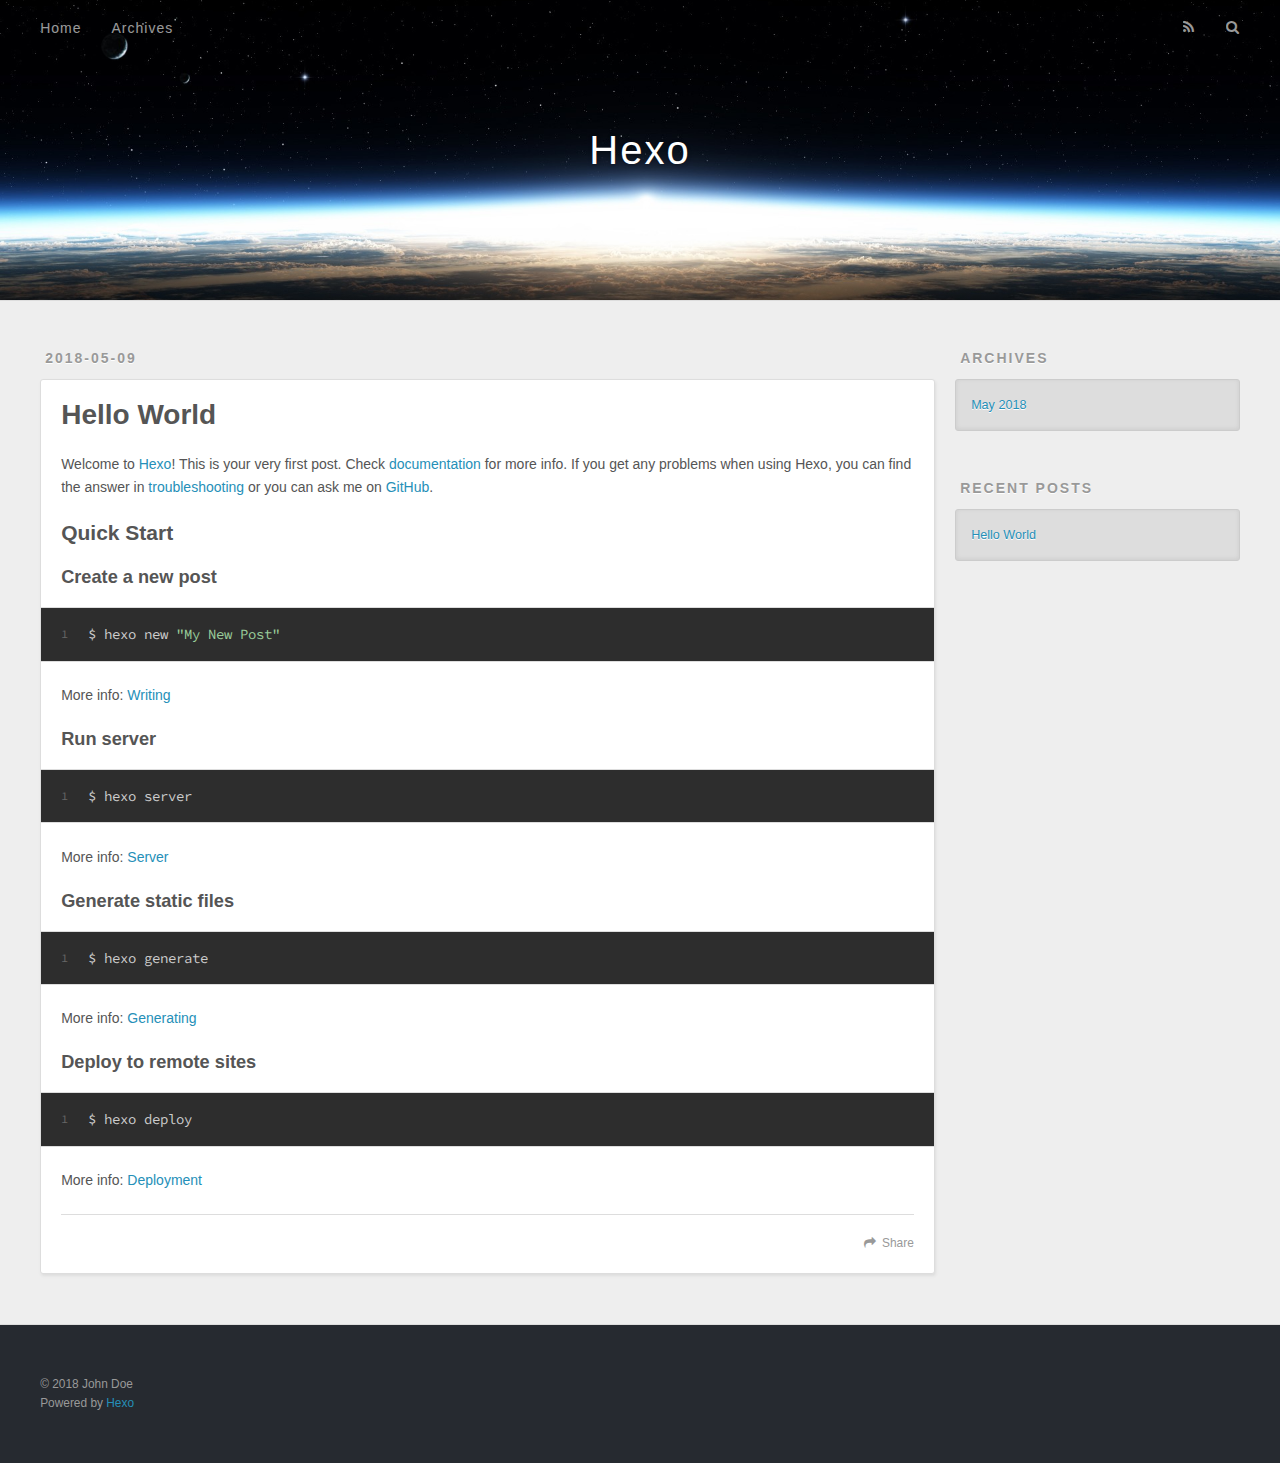
==== index.html @ 60fb908d "Site updated: 2018-05-09 23:01:48" ====
<!DOCTYPE html>
<html>
<head>
  <meta charset="utf-8">
  

  
  <title>Hexo</title>
  <meta name="viewport" content="width=device-width, initial-scale=1, maximum-scale=1">
  <meta property="og:type" content="website">
<meta property="og:title" content="Hexo">
<meta property="og:url" content="http://yoursite.com/index.html">
<meta property="og:site_name" content="Hexo">
<meta property="og:locale" content="default">
<meta name="twitter:card" content="summary">
<meta name="twitter:title" content="Hexo">
  
    <link rel="alternate" href="/atom.xml" title="Hexo" type="application/atom+xml">
  
  
    <link rel="icon" href="/favicon.png">
  
  
    <link href="//fonts.googleapis.com/css?family=Source+Code+Pro" rel="stylesheet" type="text/css">
  
  <link rel="stylesheet" href="/css/style.css">
</head>

<body>
  <div id="container">
    <div id="wrap">
      <header id="header">
  <div id="banner"></div>
  <div id="header-outer" class="outer">
    <div id="header-title" class="inner">
      <h1 id="logo-wrap">
        <a href="/" id="logo">Hexo</a>
      </h1>
      
    </div>
    <div id="header-inner" class="inner">
      <nav id="main-nav">
        <a id="main-nav-toggle" class="nav-icon"></a>
        
          <a class="main-nav-link" href="/">Home</a>
        
          <a class="main-nav-link" href="/archives">Archives</a>
        
      </nav>
      <nav id="sub-nav">
        
          <a id="nav-rss-link" class="nav-icon" href="/atom.xml" title="RSS Feed"></a>
        
        <a id="nav-search-btn" class="nav-icon" title="Search"></a>
      </nav>
      <div id="search-form-wrap">
        <form action="//google.com/search" method="get" accept-charset="UTF-8" class="search-form"><input type="search" name="q" class="search-form-input" placeholder="Search"><button type="submit" class="search-form-submit">&#xF002;</button><input type="hidden" name="sitesearch" value="http://yoursite.com"></form>
      </div>
    </div>
  </div>
</header>
      <div class="outer">
        <section id="main">
  
    <article id="post-hello-world" class="article article-type-post" itemscope itemprop="blogPost">
  <div class="article-meta">
    <a href="/2018/05/09/hello-world/" class="article-date">
  <time datetime="2018-05-09T14:31:54.424Z" itemprop="datePublished">2018-05-09</time>
</a>
    
  </div>
  <div class="article-inner">
    
    
      <header class="article-header">
        
  
    <h1 itemprop="name">
      <a class="article-title" href="/2018/05/09/hello-world/">Hello World</a>
    </h1>
  

      </header>
    
    <div class="article-entry" itemprop="articleBody">
      
        <p>Welcome to <a href="https://hexo.io/" target="_blank" rel="noopener">Hexo</a>! This is your very first post. Check <a href="https://hexo.io/docs/" target="_blank" rel="noopener">documentation</a> for more info. If you get any problems when using Hexo, you can find the answer in <a href="https://hexo.io/docs/troubleshooting.html" target="_blank" rel="noopener">troubleshooting</a> or you can ask me on <a href="https://github.com/hexojs/hexo/issues" target="_blank" rel="noopener">GitHub</a>.</p>
<h2 id="Quick-Start"><a href="#Quick-Start" class="headerlink" title="Quick Start"></a>Quick Start</h2><h3 id="Create-a-new-post"><a href="#Create-a-new-post" class="headerlink" title="Create a new post"></a>Create a new post</h3><figure class="highlight bash"><table><tr><td class="gutter"><pre><span class="line">1</span><br></pre></td><td class="code"><pre><span class="line">$ hexo new <span class="string">"My New Post"</span></span><br></pre></td></tr></table></figure>
<p>More info: <a href="https://hexo.io/docs/writing.html" target="_blank" rel="noopener">Writing</a></p>
<h3 id="Run-server"><a href="#Run-server" class="headerlink" title="Run server"></a>Run server</h3><figure class="highlight bash"><table><tr><td class="gutter"><pre><span class="line">1</span><br></pre></td><td class="code"><pre><span class="line">$ hexo server</span><br></pre></td></tr></table></figure>
<p>More info: <a href="https://hexo.io/docs/server.html" target="_blank" rel="noopener">Server</a></p>
<h3 id="Generate-static-files"><a href="#Generate-static-files" class="headerlink" title="Generate static files"></a>Generate static files</h3><figure class="highlight bash"><table><tr><td class="gutter"><pre><span class="line">1</span><br></pre></td><td class="code"><pre><span class="line">$ hexo generate</span><br></pre></td></tr></table></figure>
<p>More info: <a href="https://hexo.io/docs/generating.html" target="_blank" rel="noopener">Generating</a></p>
<h3 id="Deploy-to-remote-sites"><a href="#Deploy-to-remote-sites" class="headerlink" title="Deploy to remote sites"></a>Deploy to remote sites</h3><figure class="highlight bash"><table><tr><td class="gutter"><pre><span class="line">1</span><br></pre></td><td class="code"><pre><span class="line">$ hexo deploy</span><br></pre></td></tr></table></figure>
<p>More info: <a href="https://hexo.io/docs/deployment.html" target="_blank" rel="noopener">Deployment</a></p>

      
    </div>
    <footer class="article-footer">
      <a data-url="http://yoursite.com/2018/05/09/hello-world/" data-id="cjgz8er510000r48cjl4mzv4p" class="article-share-link">Share</a>
      
      
    </footer>
  </div>
  
</article>


  


</section>
        
          <aside id="sidebar">
  
    

  
    

  
    
  
    
  <div class="widget-wrap">
    <h3 class="widget-title">Archives</h3>
    <div class="widget">
      <ul class="archive-list"><li class="archive-list-item"><a class="archive-list-link" href="/archives/2018/05/">May 2018</a></li></ul>
    </div>
  </div>


  
    
  <div class="widget-wrap">
    <h3 class="widget-title">Recent Posts</h3>
    <div class="widget">
      <ul>
        
          <li>
            <a href="/2018/05/09/hello-world/">Hello World</a>
          </li>
        
      </ul>
    </div>
  </div>

  
</aside>
        
      </div>
      <footer id="footer">
  
  <div class="outer">
    <div id="footer-info" class="inner">
      &copy; 2018 John Doe<br>
      Powered by <a href="http://hexo.io/" target="_blank">Hexo</a>
    </div>
  </div>
</footer>
    </div>
    <nav id="mobile-nav">
  
    <a href="/" class="mobile-nav-link">Home</a>
  
    <a href="/archives" class="mobile-nav-link">Archives</a>
  
</nav>
    

<script src="//ajax.googleapis.com/ajax/libs/jquery/2.0.3/jquery.min.js"></script>


  <link rel="stylesheet" href="/fancybox/jquery.fancybox.css">
  <script src="/fancybox/jquery.fancybox.pack.js"></script>


<script src="/js/script.js"></script>



  </div>
</body>
</html>
---- css/style.css ----
body {
  width: 100%;
}
body:before,
body:after {
  content: "";
  display: table;
}
body:after {
  clear: both;
}
html,
body,
div,
span,
applet,
object,
iframe,
h1,
h2,
h3,
h4,
h5,
h6,
p,
blockquote,
pre,
a,
abbr,
acronym,
address,
big,
cite,
code,
del,
dfn,
em,
img,
ins,
kbd,
q,
s,
samp,
small,
strike,
strong,
sub,
sup,
tt,
var,
dl,
dt,
dd,
ol,
ul,
li,
fieldset,
form,
label,
legend,
table,
caption,
tbody,
tfoot,
thead,
tr,
th,
td {
  margin: 0;
  padding: 0;
  border: 0;
  outline: 0;
  font-weight: inherit;
  font-style: inherit;
  font-family: inherit;
  font-size: 100%;
  vertical-align: baseline;
}
body {
  line-height: 1;
  color: #000;
  background: #fff;
}
ol,
ul {
  list-style: none;
}
table {
  border-collapse: separate;
  border-spacing: 0;
  vertical-align: middle;
}
caption,
th,
td {
  text-align: left;
  font-weight: normal;
  vertical-align: middle;
}
a img {
  border: none;
}
input,
button {
  margin: 0;
  padding: 0;
}
input::-moz-focus-inner,
button::-moz-focus-inner {
  border: 0;
  padding: 0;
}
@font-face {
  font-family: FontAwesome;
  font-style: normal;
  font-weight: normal;
  src: url("fonts/fontawesome-webfont.eot?v=#4.0.3");
  src: url("fonts/fontawesome-webfont.eot?#iefix&v=#4.0.3") format("embedded-opentype"), url("fonts/fontawesome-webfont.woff?v=#4.0.3") format("woff"), url("fonts/fontawesome-webfont.ttf?v=#4.0.3") format("truetype"), url("fonts/fontawesome-webfont.svg#fontawesomeregular?v=#4.0.3") format("svg");
}
html,
body,
#container {
  height: 100%;
}
body {
  background: #eee;
  font: 14px -apple-system, BlinkMacSystemFont, "Segoe UI", "Roboto", "Oxygen", "Ubuntu", "Cantarell", "Fira Sans", "Droid Sans", "Helvetica Neue", sans-serif;
  -webkit-text-size-adjust: 100%;
}
.outer {
  max-width: 1220px;
  margin: 0 auto;
  padding: 0 20px;
}
.outer:before,
.outer:after {
  content: "";
  display: table;
}
.outer:after {
  clear: both;
}
.inner {
  display: inline;
  float: left;
  width: 98.33333333333333%;
  margin: 0 0.833333333333333%;
}
.left,
.alignleft {
  float: left;
}
.right,
.alignright {
  float: right;
}
.clear {
  clear: both;
}
#container {
  position: relative;
}
.mobile-nav-on {
  overflow: hidden;
}
#wrap {
  height: 100%;
  width: 100%;
  position: absolute;
  top: 0;
  left: 0;
  -webkit-transition: 0.2s ease-out;
  -moz-transition: 0.2s ease-out;
  -ms-transition: 0.2s ease-out;
  transition: 0.2s ease-out;
  z-index: 1;
  background: #eee;
}
.mobile-nav-on #wrap {
  left: 280px;
}
@media screen and (min-width: 768px) {
  #main {
    display: inline;
    float: left;
    width: 73.33333333333333%;
    margin: 0 0.833333333333333%;
  }
}
.article-date,
.article-category-link,
.archive-year,
.widget-title {
  text-decoration: none;
  text-transform: uppercase;
  letter-spacing: 2px;
  color: #999;
  margin-bottom: 1em;
  margin-left: 5px;
  line-height: 1em;
  text-shadow: 0 1px #fff;
  font-weight: bold;
}
.article-inner,
.archive-article-inner {
  background: #fff;
  -webkit-box-shadow: 1px 2px 3px #ddd;
  box-shadow: 1px 2px 3px #ddd;
  border: 1px solid #ddd;
  border-radius: 3px;
}
.article-entry h1,
.widget h1 {
  font-size: 2em;
}
.article-entry h2,
.widget h2 {
  font-size: 1.5em;
}
.article-entry h3,
.widget h3 {
  font-size: 1.3em;
}
.article-entry h4,
.widget h4 {
  font-size: 1.2em;
}
.article-entry h5,
.widget h5 {
  font-size: 1em;
}
.article-entry h6,
.widget h6 {
  font-size: 1em;
  color: #999;
}
.article-entry hr,
.widget hr {
  border: 1px dashed #ddd;
}
.article-entry strong,
.widget strong {
  font-weight: bold;
}
.article-entry em,
.widget em,
.article-entry cite,
.widget cite {
  font-style: italic;
}
.article-entry sup,
.widget sup,
.article-entry sub,
.widget sub {
  font-size: 0.75em;
  line-height: 0;
  position: relative;
  vertical-align: baseline;
}
.article-entry sup,
.widget sup {
  top: -0.5em;
}
.article-entry sub,
.widget sub {
  bottom: -0.2em;
}
.article-entry small,
.widget small {
  font-size: 0.85em;
}
.article-entry acronym,
.widget acronym,
.article-entry abbr,
.widget abbr {
  border-bottom: 1px dotted;
}
.article-entry ul,
.widget ul,
.article-entry ol,
.widget ol,
.article-entry dl,
.widget dl {
  margin: 0 20px;
  line-height: 1.6em;
}
.article-entry ul ul,
.widget ul ul,
.article-entry ol ul,
.widget ol ul,
.article-entry ul ol,
.widget ul ol,
.article-entry ol ol,
.widget ol ol {
  margin-top: 0;
  margin-bottom: 0;
}
.article-entry ul,
.widget ul {
  list-style: disc;
}
.article-entry ol,
.widget ol {
  list-style: decimal;
}
.article-entry dt,
.widget dt {
  font-weight: bold;
}
#header {
  height: 300px;
  position: relative;
  border-bottom: 1px solid #ddd;
}
#header:before,
#header:after {
  content: "";
  position: absolute;
  left: 0;
  right: 0;
  height: 40px;
}
#header:before {
  top: 0;
  background: -webkit-linear-gradient(rgba(0,0,0,0.2), transparent);
  background: -moz-linear-gradient(rgba(0,0,0,0.2), transparent);
  background: -ms-linear-gradient(rgba(0,0,0,0.2), transparent);
  background: linear-gradient(rgba(0,0,0,0.2), transparent);
}
#header:after {
  bottom: 0;
  background: -webkit-linear-gradient(transparent, rgba(0,0,0,0.2));
  background: -moz-linear-gradient(transparent, rgba(0,0,0,0.2));
  background: -ms-linear-gradient(transparent, rgba(0,0,0,0.2));
  background: linear-gradient(transparent, rgba(0,0,0,0.2));
}
#header-outer {
  height: 100%;
  position: relative;
}
#header-inner {
  position: relative;
  overflow: hidden;
}
#banner {
  position: absolute;
  top: 0;
  left: 0;
  width: 100%;
  height: 100%;
  background: url("images/banner.jpg") center #000;
  -webkit-background-size: cover;
  -moz-background-size: cover;
  background-size: cover;
  z-index: -1;
}
#header-title {
  text-align: center;
  height: 40px;
  position: absolute;
  top: 50%;
  left: 0;
  margin-top: -20px;
}
#logo,
#subtitle {
  text-decoration: none;
  color: #fff;
  font-weight: 300;
  text-shadow: 0 1px 4px rgba(0,0,0,0.3);
}
#logo {
  font-size: 40px;
  line-height: 40px;
  letter-spacing: 2px;
}
#subtitle {
  font-size: 16px;
  line-height: 16px;
  letter-spacing: 1px;
}
#subtitle-wrap {
  margin-top: 16px;
}
#main-nav {
  float: left;
  margin-left: -15px;
}
.nav-icon,
.main-nav-link {
  float: left;
  color: #fff;
  opacity: 0.6;
  text-decoration: none;
  text-shadow: 0 1px rgba(0,0,0,0.2);
  -webkit-transition: opacity 0.2s;
  -moz-transition: opacity 0.2s;
  -ms-transition: opacity 0.2s;
  transition: opacity 0.2s;
  display: block;
  padding: 20px 15px;
}
.nav-icon:hover,
.main-nav-link:hover {
  opacity: 1;
}
.nav-icon {
  font-family: FontAwesome;
  text-align: center;
  font-size: 14px;
  width: 14px;
  height: 14px;
  padding: 20px 15px;
  position: relative;
  cursor: pointer;
}
.main-nav-link {
  font-weight: 300;
  letter-spacing: 1px;
}
@media screen and (max-width: 479px) {
  .main-nav-link {
    display: none;
  }
}
#main-nav-toggle {
  display: none;
}
#main-nav-toggle:before {
  content: "\f0c9";
}
@media screen and (max-width: 479px) {
  #main-nav-toggle {
    display: block;
  }
}
#sub-nav {
  float: right;
  margin-right: -15px;
}
#nav-rss-link:before {
  content: "\f09e";
}
#nav-search-btn:before {
  content: "\f002";
}
#search-form-wrap {
  position: absolute;
  top: 15px;
  width: 150px;
  height: 30px;
  right: -150px;
  opacity: 0;
  -webkit-transition: 0.2s ease-out;
  -moz-transition: 0.2s ease-out;
  -ms-transition: 0.2s ease-out;
  transition: 0.2s ease-out;
}
#search-form-wrap.on {
  opacity: 1;
  right: 0;
}
@media screen and (max-width: 479px) {
  #search-form-wrap {
    width: 100%;
    right: -100%;
  }
}
.search-form {
  position: absolute;
  top: 0;
  left: 0;
  right: 0;
  background: #fff;
  padding: 5px 15px;
  border-radius: 15px;
  -webkit-box-shadow: 0 0 10px rgba(0,0,0,0.3);
  box-shadow: 0 0 10px rgba(0,0,0,0.3);
}
.search-form-input {
  border: none;
  background: none;
  color: #555;
  width: 100%;
  font: 13px -apple-system, BlinkMacSystemFont, "Segoe UI", "Roboto", "Oxygen", "Ubuntu", "Cantarell", "Fira Sans", "Droid Sans", "Helvetica Neue", sans-serif;
  outline: none;
}
.search-form-input::-webkit-search-results-decoration,
.search-form-input::-webkit-search-cancel-button {
  -webkit-appearance: none;
}
.search-form-submit {
  position: absolute;
  top: 50%;
  right: 10px;
  margin-top: -7px;
  font: 13px FontAwesome;
  border: none;
  background: none;
  color: #bbb;
  cursor: pointer;
}
.search-form-submit:hover,
.search-form-submit:focus {
  color: #777;
}
.article {
  margin: 50px 0;
}
.article-inner {
  overflow: hidden;
}
.article-meta:before,
.article-meta:after {
  content: "";
  display: table;
}
.article-meta:after {
  clear: both;
}
.article-date {
  float: left;
}
.article-category {
  float: left;
  line-height: 1em;
  color: #ccc;
  text-shadow: 0 1px #fff;
  margin-left: 8px;
}
.article-category:before {
  content: "\2022";
}
.article-category-link {
  margin: 0 12px 1em;
}
.article-header {
  padding: 20px 20px 0;
}
.article-title {
  text-decoration: none;
  font-size: 2em;
  font-weight: bold;
  color: #555;
  line-height: 1.1em;
  -webkit-transition: color 0.2s;
  -moz-transition: color 0.2s;
  -ms-transition: color 0.2s;
  transition: color 0.2s;
}
a.article-title:hover {
  color: #258fb8;
}
.article-entry {
  color: #555;
  padding: 0 20px;
}
.article-entry:before,
.article-entry:after {
  content: "";
  display: table;
}
.article-entry:after {
  clear: both;
}
.article-entry p,
.article-entry table {
  line-height: 1.6em;
  margin: 1.6em 0;
}
.article-entry h1,
.article-entry h2,
.article-entry h3,
.article-entry h4,
.article-entry h5,
.article-entry h6 {
  font-weight: bold;
}
.article-entry h1,
.article-entry h2,
.article-entry h3,
.article-entry h4,
.article-entry h5,
.article-entry h6 {
  line-height: 1.1em;
  margin: 1.1em 0;
}
.article-entry a {
  color: #258fb8;
  text-decoration: none;
}
.article-entry a:hover {
  text-decoration: underline;
}
.article-entry ul,
.article-entry ol,
.article-entry dl {
  margin-top: 1.6em;
  margin-bottom: 1.6em;
}
.article-entry img,
.article-entry video {
  max-width: 100%;
  height: auto;
  display: block;
  margin: auto;
}
.article-entry iframe {
  border: none;
}
.article-entry table {
  width: 100%;
  border-collapse: collapse;
  border-spacing: 0;
}
.article-entry th {
  font-weight: bold;
  border-bottom: 3px solid #ddd;
  padding-bottom: 0.5em;
}
.article-entry td {
  border-bottom: 1px solid #ddd;
  padding: 10px 0;
}
.article-entry blockquote {
  font-family: Georgia, "Times New Roman", serif;
  font-size: 1.4em;
  margin: 1.6em 20px;
  text-align: center;
}
.article-entry blockquote footer {
  font-size: 14px;
  margin: 1.6em 0;
  font-family: -apple-system, BlinkMacSystemFont, "Segoe UI", "Roboto", "Oxygen", "Ubuntu", "Cantarell", "Fira Sans", "Droid Sans", "Helvetica Neue", sans-serif;
}
.article-entry blockquote footer cite:before {
  content: "—";
  padding: 0 0.5em;
}
.article-entry .pullquote {
  text-align: left;
  width: 45%;
  margin: 0;
}
.article-entry .pullquote.left {
  margin-left: 0.5em;
  margin-right: 1em;
}
.article-entry .pullquote.right {
  margin-right: 0.5em;
  margin-left: 1em;
}
.article-entry .caption {
  color: #999;
  display: block;
  font-size: 0.9em;
  margin-top: 0.5em;
  position: relative;
  text-align: center;
}
.article-entry .video-container {
  position: relative;
  padding-top: 56.25%;
  height: 0;
  overflow: hidden;
}
.article-entry .video-container iframe,
.article-entry .video-container object,
.article-entry .video-container embed {
  position: absolute;
  top: 0;
  left: 0;
  width: 100%;
  height: 100%;
  margin-top: 0;
}
.article-more-link a {
  display: inline-block;
  line-height: 1em;
  padding: 6px 15px;
  border-radius: 15px;
  background: #eee;
  color: #999;
  text-shadow: 0 1px #fff;
  text-decoration: none;
}
.article-more-link a:hover {
  background: #258fb8;
  color: #fff;
  text-decoration: none;
  text-shadow: 0 1px #1e7293;
}
.article-footer {
  font-size: 0.85em;
  line-height: 1.6em;
  border-top: 1px solid #ddd;
  padding-top: 1.6em;
  margin: 0 20px 20px;
}
.article-footer:before,
.article-footer:after {
  content: "";
  display: table;
}
.article-footer:after {
  clear: both;
}
.article-footer a {
  color: #999;
  text-decoration: none;
}
.article-footer a:hover {
  color: #555;
}
.article-tag-list-item {
  float: left;
  margin-right: 10px;
}
.article-tag-list-link:before {
  content: "#";
}
.article-comment-link {
  float: right;
}
.article-comment-link:before {
  content: "\f075";
  font-family: FontAwesome;
  padding-right: 8px;
}
.article-share-link {
  cursor: pointer;
  float: right;
  margin-left: 20px;
}
.article-share-link:before {
  content: "\f064";
  font-family: FontAwesome;
  padding-right: 6px;
}
#article-nav {
  position: relative;
}
#article-nav:before,
#article-nav:after {
  content: "";
  display: table;
}
#article-nav:after {
  clear: both;
}
@media screen and (min-width: 768px) {
  #article-nav {
    margin: 50px 0;
  }
  #article-nav:before {
    width: 8px;
    height: 8px;
    position: absolute;
    top: 50%;
    left: 50%;
    margin-top: -4px;
    margin-left: -4px;
    content: "";
    border-radius: 50%;
    background: #ddd;
    -webkit-box-shadow: 0 1px 2px #fff;
    box-shadow: 0 1px 2px #fff;
  }
}
.article-nav-link-wrap {
  text-decoration: none;
  text-shadow: 0 1px #fff;
  color: #999;
  -webkit-box-sizing: border-box;
  -moz-box-sizing: border-box;
  box-sizing: border-box;
  margin-top: 50px;
  text-align: center;
  display: block;
}
.article-nav-link-wrap:hover {
  color: #555;
}
@media screen and (min-width: 768px) {
  .article-nav-link-wrap {
    width: 50%;
    margin-top: 0;
  }
}
@media screen and (min-width: 768px) {
  #article-nav-newer {
    float: left;
    text-align: right;
    padding-right: 20px;
  }
}
@media screen and (min-width: 768px) {
  #article-nav-older {
    float: right;
    text-align: left;
    padding-left: 20px;
  }
}
.article-nav-caption {
  text-transform: uppercase;
  letter-spacing: 2px;
  color: #ddd;
  line-height: 1em;
  font-weight: bold;
}
#article-nav-newer .article-nav-caption {
  margin-right: -2px;
}
.article-nav-title {
  font-size: 0.85em;
  line-height: 1.6em;
  margin-top: 0.5em;
}
.article-share-box {
  position: absolute;
  display: none;
  background: #fff;
  -webkit-box-shadow: 1px 2px 10px rgba(0,0,0,0.2);
  box-shadow: 1px 2px 10px rgba(0,0,0,0.2);
  border-radius: 3px;
  margin-left: -145px;
  overflow: hidden;
  z-index: 1;
}
.article-share-box.on {
  display: block;
}
.article-share-input {
  width: 100%;
  background: none;
  -webkit-box-sizing: border-box;
  -moz-box-sizing: border-box;
  box-sizing: border-box;
  font: 14px -apple-system, BlinkMacSystemFont, "Segoe UI", "Roboto", "Oxygen", "Ubuntu", "Cantarell", "Fira Sans", "Droid Sans", "Helvetica Neue", sans-serif;
  padding: 0 15px;
  color: #555;
  outline: none;
  border: 1px solid #ddd;
  border-radius: 3px 3px 0 0;
  height: 36px;
  line-height: 36px;
}
.article-share-links {
  background: #eee;
}
.article-share-links:before,
.article-share-links:after {
  content: "";
  display: table;
}
.article-share-links:after {
  clear: both;
}
.article-share-twitter,
.article-share-facebook,
.article-share-pinterest,
.article-share-google {
  width: 50px;
  height: 36px;
  display: block;
  float: left;
  position: relative;
  color: #999;
  text-shadow: 0 1px #fff;
}
.article-share-twitter:before,
.article-share-facebook:before,
.article-share-pinterest:before,
.article-share-google:before {
  font-size: 20px;
  font-family: FontAwesome;
  width: 20px;
  height: 20px;
  position: absolute;
  top: 50%;
  left: 50%;
  margin-top: -10px;
  margin-left: -10px;
  text-align: center;
}
.article-share-twitter:hover,
.article-share-facebook:hover,
.article-share-pinterest:hover,
.article-share-google:hover {
  color: #fff;
}
.article-share-twitter:before {
  content: "\f099";
}
.article-share-twitter:hover {
  background: #00aced;
  text-shadow: 0 1px #008abe;
}
.article-share-facebook:before {
  content: "\f09a";
}
.article-share-facebook:hover {
  background: #3b5998;
  text-shadow: 0 1px #2f477a;
}
.article-share-pinterest:before {
  content: "\f0d2";
}
.article-share-pinterest:hover {
  background: #cb2027;
  text-shadow: 0 1px #a21a1f;
}
.article-share-google:before {
  content: "\f0d5";
}
.article-share-google:hover {
  background: #dd4b39;
  text-shadow: 0 1px #be3221;
}
.article-gallery {
  background: #000;
  position: relative;
}
.article-gallery-photos {
  position: relative;
  overflow: hidden;
}
.article-gallery-img {
  display: none;
  max-width: 100%;
}
.article-gallery-img:first-child {
  display: block;
}
.article-gallery-img.loaded {
  position: absolute;
  display: block;
}
.article-gallery-img img {
  display: block;
  max-width: 100%;
  margin: 0 auto;
}
#comments {
  background: #fff;
  -webkit-box-shadow: 1px 2px 3px #ddd;
  box-shadow: 1px 2px 3px #ddd;
  padding: 20px;
  border: 1px solid #ddd;
  border-radius: 3px;
  margin: 50px 0;
}
#comments a {
  color: #258fb8;
}
.archives-wrap {
  margin: 50px 0;
}
.archives:before,
.archives:after {
  content: "";
  display: table;
}
.archives:after {
  clear: both;
}
.archive-year-wrap {
  margin-bottom: 1em;
}
.archives {
  -webkit-column-gap: 10px;
  -moz-column-gap: 10px;
  column-gap: 10px;
}
@media screen and (min-width: 480px) and (max-width: 767px) {
  .archives {
    -webkit-column-count: 2;
    -moz-column-count: 2;
    column-count: 2;
  }
}
@media screen and (min-width: 768px) {
  .archives {
    -webkit-column-count: 3;
    -moz-column-count: 3;
    column-count: 3;
  }
}
.archive-article {
  -webkit-column-break-inside: avoid;
  page-break-inside: avoid;
  overflow: hidden;
  break-inside: avoid-column;
}
.archive-article-inner {
  padding: 10px;
  margin-bottom: 15px;
}
.archive-article-title {
  text-decoration: none;
  font-weight: bold;
  color: #555;
  -webkit-transition: color 0.2s;
  -moz-transition: color 0.2s;
  -ms-transition: color 0.2s;
  transition: color 0.2s;
  line-height: 1.6em;
}
.archive-article-title:hover {
  color: #258fb8;
}
.archive-article-footer {
  margin-top: 1em;
}
.archive-article-date {
  color: #999;
  text-decoration: none;
  font-size: 0.85em;
  line-height: 1em;
  margin-bottom: 0.5em;
  display: block;
}
#page-nav {
  margin: 50px auto;
  background: #fff;
  -webkit-box-shadow: 1px 2px 3px #ddd;
  box-shadow: 1px 2px 3px #ddd;
  border: 1px solid #ddd;
  border-radius: 3px;
  text-align: center;
  color: #999;
  overflow: hidden;
}
#page-nav:before,
#page-nav:after {
  content: "";
  display: table;
}
#page-nav:after {
  clear: both;
}
#page-nav a,
#page-nav span {
  padding: 10px 20px;
  line-height: 1;
  height: 2ex;
}
#page-nav a {
  color: #999;
  text-decoration: none;
}
#page-nav a:hover {
  background: #999;
  color: #fff;
}
#page-nav .prev {
  float: left;
}
#page-nav .next {
  float: right;
}
#page-nav .page-number {
  display: inline-block;
}
@media screen and (max-width: 479px) {
  #page-nav .page-number {
    display: none;
  }
}
#page-nav .current {
  color: #555;
  font-weight: bold;
}
#page-nav .space {
  color: #ddd;
}
#footer {
  background: #262a30;
  padding: 50px 0;
  border-top: 1px solid #ddd;
  color: #999;
}
#footer a {
  color: #258fb8;
  text-decoration: none;
}
#footer a:hover {
  text-decoration: underline;
}
#footer-info {
  line-height: 1.6em;
  font-size: 0.85em;
}
.article-entry pre,
.article-entry .highlight {
  background: #2d2d2d;
  margin: 0 -20px;
  padding: 15px 20px;
  border-style: solid;
  border-color: #ddd;
  border-width: 1px 0;
  overflow: auto;
  color: #ccc;
  line-height: 22.400000000000002px;
}
.article-entry .highlight .gutter pre,
.article-entry .gist .gist-file .gist-data .line-numbers {
  color: #666;
  font-size: 0.85em;
}
.article-entry pre,
.article-entry code {
  font-family: "Source Code Pro", Consolas, Monaco, Menlo, Consolas, monospace;
}
.article-entry code {
  background: #eee;
  text-shadow: 0 1px #fff;
  padding: 0 0.3em;
}
.article-entry pre code {
  background: none;
  text-shadow: none;
  padding: 0;
}
.article-entry .highlight pre {
  border: none;
  margin: 0;
  padding: 0;
}
.article-entry .highlight table {
  margin: 0;
  width: auto;
}
.article-entry .highlight td {
  border: none;
  padding: 0;
}
.article-entry .highlight figcaption {
  font-size: 0.85em;
  color: #999;
  line-height: 1em;
  margin-bottom: 1em;
}
.article-entry .highlight figcaption:before,
.article-entry .highlight figcaption:after {
  content: "";
  display: table;
}
.article-entry .highlight figcaption:after {
  clear: both;
}
.article-entry .highlight figcaption a {
  float: right;
}
.article-entry .highlight .gutter pre {
  text-align: right;
  padding-right: 20px;
}
.article-entry .highlight .line {
  height: 22.400000000000002px;
}
.article-entry .highlight .line.marked {
  background: #515151;
}
.article-entry .gist {
  margin: 0 -20px;
  border-style: solid;
  border-color: #ddd;
  border-width: 1px 0;
  background: #2d2d2d;
  padding: 15px 20px 15px 0;
}
.article-entry .gist .gist-file {
  border: none;
  font-family: "Source Code Pro", Consolas, Monaco, Menlo, Consolas, monospace;
  margin: 0;
}
.article-entry .gist .gist-file .gist-data {
  background: none;
  border: none;
}
.article-entry .gist .gist-file .gist-data .line-numbers {
  background: none;
  border: none;
  padding: 0 20px 0 0;
}
.article-entry .gist .gist-file .gist-data .line-data {
  padding: 0 !important;
}
.article-entry .gist .gist-file .highlight {
  margin: 0;
  padding: 0;
  border: none;
}
.article-entry .gist .gist-file .gist-meta {
  background: #2d2d2d;
  color: #999;
  font: 0.85em -apple-system, BlinkMacSystemFont, "Segoe UI", "Roboto", "Oxygen", "Ubuntu", "Cantarell", "Fira Sans", "Droid Sans", "Helvetica Neue", sans-serif;
  text-shadow: 0 0;
  padding: 0;
  margin-top: 1em;
  margin-left: 20px;
}
.article-entry .gist .gist-file .gist-meta a {
  color: #258fb8;
  font-weight: normal;
}
.article-entry .gist .gist-file .gist-meta a:hover {
  text-decoration: underline;
}
pre .comment,
pre .title {
  color: #999;
}
pre .variable,
pre .attribute,
pre .tag,
pre .regexp,
pre .ruby .constant,
pre .xml .tag .title,
pre .xml .pi,
pre .xml .doctype,
pre .html .doctype,
pre .css .id,
pre .css .class,
pre .css .pseudo {
  color: #f2777a;
}
pre .number,
pre .preprocessor,
pre .built_in,
pre .literal,
pre .params,
pre .constant {
  color: #f99157;
}
pre .class,
pre .ruby .class .title,
pre .css .rules .attribute {
  color: #9c9;
}
pre .string,
pre .value,
pre .inheritance,
pre .header,
pre .ruby .symbol,
pre .xml .cdata {
  color: #9c9;
}
pre .css .hexcolor {
  color: #6cc;
}
pre .function,
pre .python .decorator,
pre .python .title,
pre .ruby .function .title,
pre .ruby .title .keyword,
pre .perl .sub,
pre .javascript .title,
pre .coffeescript .title {
  color: #69c;
}
pre .keyword,
pre .javascript .function {
  color: #c9c;
}
@media screen and (max-width: 479px) {
  #mobile-nav {
    position: absolute;
    top: 0;
    left: 0;
    width: 280px;
    height: 100%;
    background: #191919;
    border-right: 1px solid #fff;
  }
}
@media screen and (max-width: 479px) {
  .mobile-nav-link {
    display: block;
    color: #999;
    text-decoration: none;
    padding: 15px 20px;
    font-weight: bold;
  }
  .mobile-nav-link:hover {
    color: #fff;
  }
}
@media screen and (min-width: 768px) {
  #sidebar {
    display: inline;
    float: left;
    width: 23.333333333333332%;
    margin: 0 0.833333333333333%;
  }
}
.widget-wrap {
  margin: 50px 0;
}
.widget {
  color: #777;
  text-shadow: 0 1px #fff;
  background: #ddd;
  -webkit-box-shadow: 0 -1px 4px #ccc inset;
  box-shadow: 0 -1px 4px #ccc inset;
  border: 1px solid #ccc;
  padding: 15px;
  border-radius: 3px;
}
.widget a {
  color: #258fb8;
  text-decoration: none;
}
.widget a:hover {
  text-decoration: underline;
}
.widget ul ul,
.widget ol ul,
.widget dl ul,
.widget ul ol,
.widget ol ol,
.widget dl ol,
.widget ul dl,
.widget ol dl,
.widget dl dl {
  margin-left: 15px;
  list-style: disc;
}
.widget {
  line-height: 1.6em;
  word-wrap: break-word;
  font-size: 0.9em;
}
.widget ul,
.widget ol {
  list-style: none;
  margin: 0;
}
.widget ul ul,
.widget ol ul,
.widget ul ol,
.widget ol ol {
  margin: 0 20px;
}
.widget ul ul,
.widget ol ul {
  list-style: disc;
}
.widget ul ol,
.widget ol ol {
  list-style: decimal;
}
.category-list-count,
.tag-list-count,
.archive-list-count {
  padding-left: 5px;
  color: #999;
  font-size: 0.85em;
}
.category-list-count:before,
.tag-list-count:before,
.archive-list-count:before {
  content: "(";
}
.category-list-count:after,
.tag-list-count:after,
.archive-list-count:after {
  content: ")";
}
.tagcloud a {
  margin-right: 5px;
  display: inline-block;
}
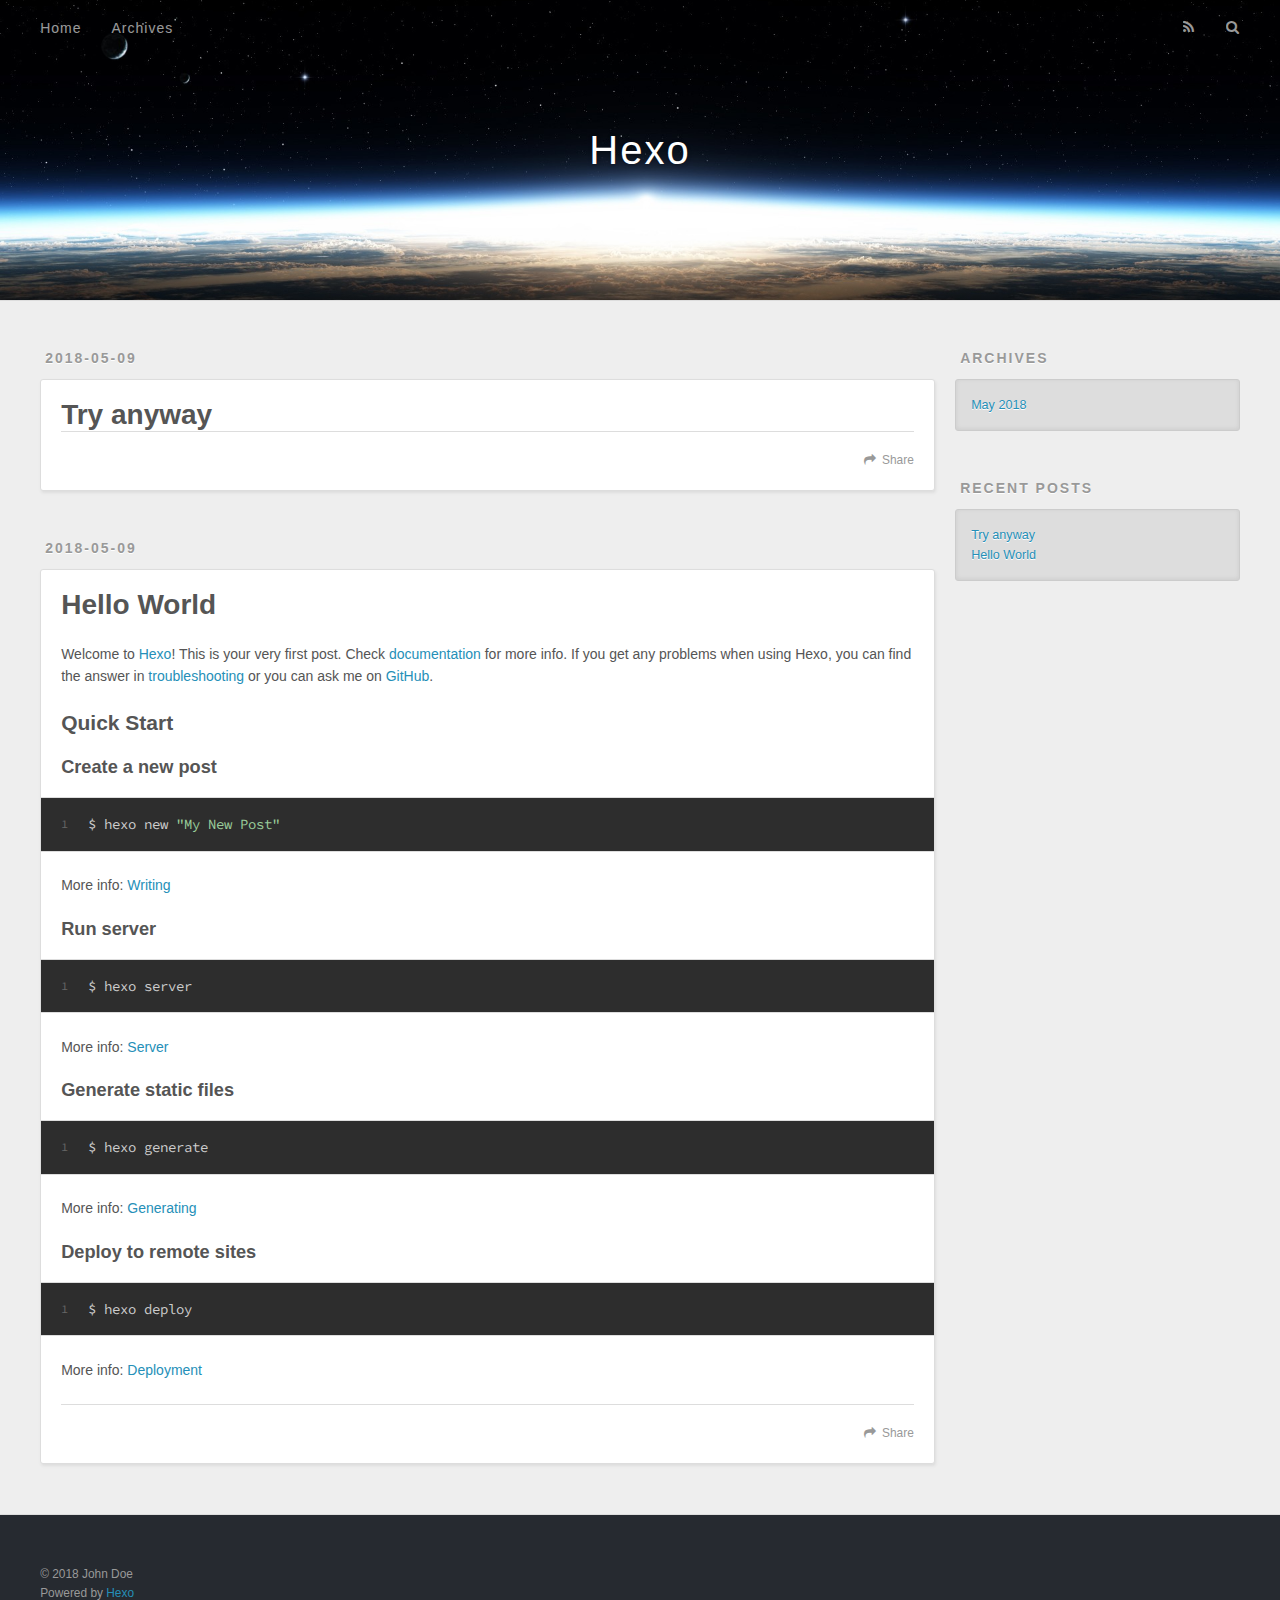
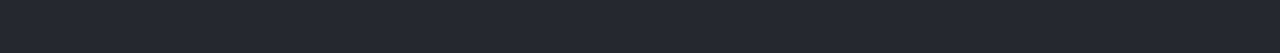
==== commit 7667983b: "Site updated: 2018-05-09 23:10:57" ====
--- a/index.html
+++ b/index.html
@@ -62,6 +62,42 @@
       <div class="outer">
         <section id="main">
   
+    <article id="post-Try-anyway" class="article article-type-post" itemscope itemprop="blogPost">
+  <div class="article-meta">
+    <a href="/2018/05/09/Try-anyway/" class="article-date">
+  <time datetime="2018-05-09T15:10:26.000Z" itemprop="datePublished">2018-05-09</time>
+</a>
+    
+  </div>
+  <div class="article-inner">
+    
+    
+      <header class="article-header">
+        
+  
+    <h1 itemprop="name">
+      <a class="article-title" href="/2018/05/09/Try-anyway/">Try anyway</a>
+    </h1>
+  
+
+      </header>
+    
+    <div class="article-entry" itemprop="articleBody">
+      
+        
+      
+    </div>
+    <footer class="article-footer">
+      <a data-url="http://yoursite.com/2018/05/09/Try-anyway/" data-id="cjgz8r0yo0000m48ct1vs5jqr" class="article-share-link">Share</a>
+      
+      
+    </footer>
+  </div>
+  
+</article>
+
+
+  
     <article id="post-hello-world" class="article article-type-post" itemscope itemprop="blogPost">
   <div class="article-meta">
     <a href="/2018/05/09/hello-world/" class="article-date">
@@ -97,7 +133,7 @@
       
     </div>
     <footer class="article-footer">
-      <a data-url="http://yoursite.com/2018/05/09/hello-world/" data-id="cjgz8er510000r48cjl4mzv4p" class="article-share-link">Share</a>
+      <a data-url="http://yoursite.com/2018/05/09/hello-world/" data-id="cjgz8r0yu0001m48c3k0c213f" class="article-share-link">Share</a>
       
       
     </footer>
@@ -138,6 +174,10 @@
       <ul>
         
           <li>
+            <a href="/2018/05/09/Try-anyway/">Try anyway</a>
+          </li>
+        
+          <li>
             <a href="/2018/05/09/hello-world/">Hello World</a>
           </li>
         
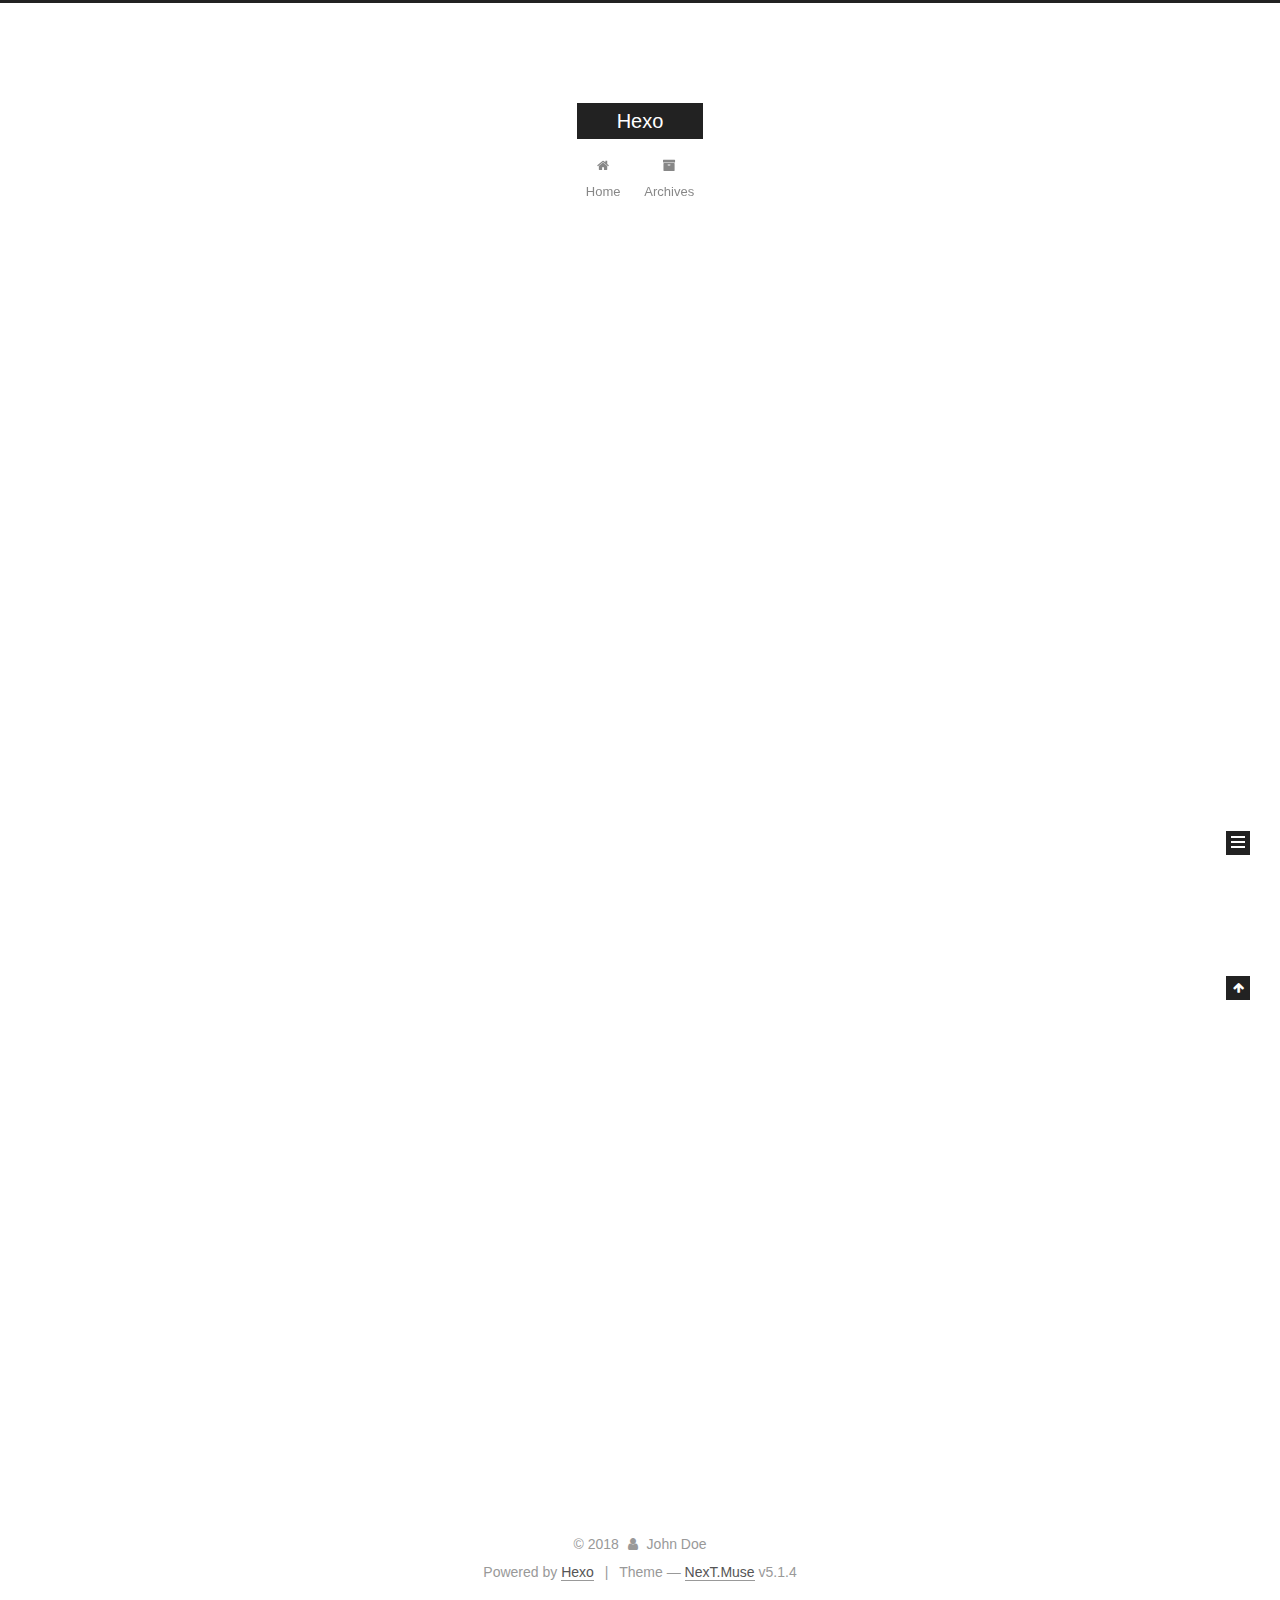
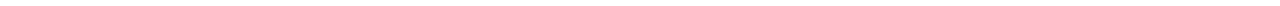
==== commit 938f02c2: "Site updated: 2018-05-10 11:52:58" ====
--- a/index.html
+++ b/index.html
@@ -1,126 +1,425 @@
 <!DOCTYPE html>
-<html>
+
+
+
+  
+
+
+<html class="theme-next muse use-motion" lang="">
 <head>
-  <meta charset="utf-8">
-  
-
-  
-  <title>Hexo</title>
-  <meta name="viewport" content="width=device-width, initial-scale=1, maximum-scale=1">
-  <meta property="og:type" content="website">
+  <meta charset="UTF-8"/>
+<meta http-equiv="X-UA-Compatible" content="IE=edge" />
+<meta name="viewport" content="width=device-width, initial-scale=1, maximum-scale=1"/>
+<meta name="theme-color" content="#222">
+
+
+
+
+
+
+
+
+
+<meta http-equiv="Cache-Control" content="no-transform" />
+<meta http-equiv="Cache-Control" content="no-siteapp" />
+
+
+
+
+
+
+
+
+
+
+
+
+
+
+
+
+  
+  
+  <link href="/lib/fancybox/source/jquery.fancybox.css?v=2.1.5" rel="stylesheet" type="text/css" />
+
+
+
+
+
+
+
+<link href="/lib/font-awesome/css/font-awesome.min.css?v=4.6.2" rel="stylesheet" type="text/css" />
+
+<link href="/css/main.css?v=5.1.4" rel="stylesheet" type="text/css" />
+
+
+  <link rel="apple-touch-icon" sizes="180x180" href="/images/apple-touch-icon-next.png?v=5.1.4">
+
+
+  <link rel="icon" type="image/png" sizes="32x32" href="/images/favicon-32x32-next.png?v=5.1.4">
+
+
+  <link rel="icon" type="image/png" sizes="16x16" href="/images/favicon-16x16-next.png?v=5.1.4">
+
+
+  <link rel="mask-icon" href="/images/logo.svg?v=5.1.4" color="#222">
+
+
+
+
+
+  <meta name="keywords" content="Hexo, NexT" />
+
+
+
+
+
+
+
+
+
+
+<meta property="og:type" content="website">
 <meta property="og:title" content="Hexo">
 <meta property="og:url" content="http://yoursite.com/index.html">
 <meta property="og:site_name" content="Hexo">
 <meta property="og:locale" content="default">
 <meta name="twitter:card" content="summary">
 <meta name="twitter:title" content="Hexo">
-  
-    <link rel="alternate" href="/atom.xml" title="Hexo" type="application/atom+xml">
-  
-  
-    <link rel="icon" href="/favicon.png">
-  
-  
-    <link href="//fonts.googleapis.com/css?family=Source+Code+Pro" rel="stylesheet" type="text/css">
-  
-  <link rel="stylesheet" href="/css/style.css">
+
+
+
+<script type="text/javascript" id="hexo.configurations">
+  var NexT = window.NexT || {};
+  var CONFIG = {
+    root: '/',
+    scheme: 'Muse',
+    version: '5.1.4',
+    sidebar: {"position":"left","display":"post","offset":12,"b2t":false,"scrollpercent":false,"onmobile":false},
+    fancybox: true,
+    tabs: true,
+    motion: {"enable":true,"async":false,"transition":{"post_block":"fadeIn","post_header":"slideDownIn","post_body":"slideDownIn","coll_header":"slideLeftIn","sidebar":"slideUpIn"}},
+    duoshuo: {
+      userId: '0',
+      author: 'Author'
+    },
+    algolia: {
+      applicationID: '',
+      apiKey: '',
+      indexName: '',
+      hits: {"per_page":10},
+      labels: {"input_placeholder":"Search for Posts","hits_empty":"We didn't find any results for the search: ${query}","hits_stats":"${hits} results found in ${time} ms"}
+    }
+  };
+</script>
+
+
+
+  <link rel="canonical" href="http://yoursite.com/"/>
+
+
+
+
+
+  <title>Hexo</title>
+  
+
+
+
+
+
+
+
+
 </head>
 
-<body>
-  <div id="container">
-    <div id="wrap">
-      <header id="header">
-  <div id="banner"></div>
-  <div id="header-outer" class="outer">
-    <div id="header-title" class="inner">
-      <h1 id="logo-wrap">
-        <a href="/" id="logo">Hexo</a>
-      </h1>
-      
+<body itemscope itemtype="http://schema.org/WebPage" lang="default">
+
+  
+  
+    
+  
+
+  <div class="container sidebar-position-left 
+  page-home">
+    <div class="headband"></div>
+
+    <header id="header" class="header" itemscope itemtype="http://schema.org/WPHeader">
+      <div class="header-inner"><div class="site-brand-wrapper">
+  <div class="site-meta ">
+    
+
+    <div class="custom-logo-site-title">
+      <a href="/"  class="brand" rel="start">
+        <span class="logo-line-before"><i></i></span>
+        <span class="site-title">Hexo</span>
+        <span class="logo-line-after"><i></i></span>
+      </a>
     </div>
-    <div id="header-inner" class="inner">
-      <nav id="main-nav">
-        <a id="main-nav-toggle" class="nav-icon"></a>
-        
-          <a class="main-nav-link" href="/">Home</a>
-        
-          <a class="main-nav-link" href="/archives">Archives</a>
-        
-      </nav>
-      <nav id="sub-nav">
-        
-          <a id="nav-rss-link" class="nav-icon" href="/atom.xml" title="RSS Feed"></a>
-        
-        <a id="nav-search-btn" class="nav-icon" title="Search"></a>
-      </nav>
-      <div id="search-form-wrap">
-        <form action="//google.com/search" method="get" accept-charset="UTF-8" class="search-form"><input type="search" name="q" class="search-form-input" placeholder="Search"><button type="submit" class="search-form-submit">&#xF002;</button><input type="hidden" name="sitesearch" value="http://yoursite.com"></form>
-      </div>
+      
+        <p class="site-subtitle"></p>
+      
+  </div>
+
+  <div class="site-nav-toggle">
+    <button>
+      <span class="btn-bar"></span>
+      <span class="btn-bar"></span>
+      <span class="btn-bar"></span>
+    </button>
+  </div>
+</div>
+
+<nav class="site-nav">
+  
+
+  
+    <ul id="menu" class="menu">
+      
+        
+        <li class="menu-item menu-item-home">
+          <a href="/" rel="section">
+            
+              <i class="menu-item-icon fa fa-fw fa-home"></i> <br />
+            
+            Home
+          </a>
+        </li>
+      
+        
+        <li class="menu-item menu-item-archives">
+          <a href="/archives/" rel="section">
+            
+              <i class="menu-item-icon fa fa-fw fa-archive"></i> <br />
+            
+            Archives
+          </a>
+        </li>
+      
+
+      
+    </ul>
+  
+
+  
+</nav>
+
+
+
+ </div>
+    </header>
+
+    <main id="main" class="main">
+      <div class="main-inner">
+        <div class="content-wrap">
+          <div id="content" class="content">
+            
+  <section id="posts" class="posts-expand">
+    
+      
+
+  
+
+  
+  
+  
+
+  <article class="post post-type-normal" itemscope itemtype="http://schema.org/Article">
+  
+  
+  
+  <div class="post-block">
+    <link itemprop="mainEntityOfPage" href="http://yoursite.com/2018/05/09/Try-anyway/">
+
+    <span hidden itemprop="author" itemscope itemtype="http://schema.org/Person">
+      <meta itemprop="name" content="John Doe">
+      <meta itemprop="description" content="">
+      <meta itemprop="image" content="/images/avatar.gif">
+    </span>
+
+    <span hidden itemprop="publisher" itemscope itemtype="http://schema.org/Organization">
+      <meta itemprop="name" content="Hexo">
+    </span>
+
+    
+      <header class="post-header">
+
+        
+        
+          <h1 class="post-title" itemprop="name headline">
+                
+                <a class="post-title-link" href="/2018/05/09/Try-anyway/" itemprop="url">Try anyway</a></h1>
+        
+
+        <div class="post-meta">
+          <span class="post-time">
+            
+              <span class="post-meta-item-icon">
+                <i class="fa fa-calendar-o"></i>
+              </span>
+              
+                <span class="post-meta-item-text">Posted on</span>
+              
+              <time title="Post created" itemprop="dateCreated datePublished" datetime="2018-05-09T23:10:26+08:00">
+                2018-05-09
+              </time>
+            
+
+            
+
+            
+          </span>
+
+          
+
+          
+            
+          
+
+          
+          
+
+          
+
+          
+
+          
+
+        </div>
+      </header>
+    
+
+    
+    
+    
+    <div class="post-body" itemprop="articleBody">
+
+      
+      
+
+      
+        
+          
+            
+          
+        
+      
     </div>
-  </div>
-</header>
-      <div class="outer">
-        <section id="main">
-  
-    <article id="post-Try-anyway" class="article article-type-post" itemscope itemprop="blogPost">
-  <div class="article-meta">
-    <a href="/2018/05/09/Try-anyway/" class="article-date">
-  <time datetime="2018-05-09T15:10:26.000Z" itemprop="datePublished">2018-05-09</time>
-</a>
-    
-  </div>
-  <div class="article-inner">
-    
-    
-      <header class="article-header">
-        
-  
-    <h1 itemprop="name">
-      <a class="article-title" href="/2018/05/09/Try-anyway/">Try anyway</a>
-    </h1>
-  
-
-      </header>
-    
-    <div class="article-entry" itemprop="articleBody">
-      
-        
-      
-    </div>
-    <footer class="article-footer">
-      <a data-url="http://yoursite.com/2018/05/09/Try-anyway/" data-id="cjgz8r0yo0000m48ct1vs5jqr" class="article-share-link">Share</a>
-      
+    
+    
+    
+
+    
+
+    
+
+    
+
+    <footer class="post-footer">
+      
+
+      
+
+      
+
+      
+      
+        <div class="post-eof"></div>
       
     </footer>
   </div>
   
-</article>
-
-
-  
-    <article id="post-hello-world" class="article article-type-post" itemscope itemprop="blogPost">
-  <div class="article-meta">
-    <a href="/2018/05/09/hello-world/" class="article-date">
-  <time datetime="2018-05-09T14:31:54.424Z" itemprop="datePublished">2018-05-09</time>
-</a>
-    
-  </div>
-  <div class="article-inner">
-    
-    
-      <header class="article-header">
-        
-  
-    <h1 itemprop="name">
-      <a class="article-title" href="/2018/05/09/hello-world/">Hello World</a>
-    </h1>
-  
-
+  
+  
+  </article>
+
+
+    
+      
+
+  
+
+  
+  
+  
+
+  <article class="post post-type-normal" itemscope itemtype="http://schema.org/Article">
+  
+  
+  
+  <div class="post-block">
+    <link itemprop="mainEntityOfPage" href="http://yoursite.com/2018/05/09/hello-world/">
+
+    <span hidden itemprop="author" itemscope itemtype="http://schema.org/Person">
+      <meta itemprop="name" content="John Doe">
+      <meta itemprop="description" content="">
+      <meta itemprop="image" content="/images/avatar.gif">
+    </span>
+
+    <span hidden itemprop="publisher" itemscope itemtype="http://schema.org/Organization">
+      <meta itemprop="name" content="Hexo">
+    </span>
+
+    
+      <header class="post-header">
+
+        
+        
+          <h1 class="post-title" itemprop="name headline">
+                
+                <a class="post-title-link" href="/2018/05/09/hello-world/" itemprop="url">Hello World</a></h1>
+        
+
+        <div class="post-meta">
+          <span class="post-time">
+            
+              <span class="post-meta-item-icon">
+                <i class="fa fa-calendar-o"></i>
+              </span>
+              
+                <span class="post-meta-item-text">Posted on</span>
+              
+              <time title="Post created" itemprop="dateCreated datePublished" datetime="2018-05-09T22:31:54+08:00">
+                2018-05-09
+              </time>
+            
+
+            
+
+            
+          </span>
+
+          
+
+          
+            
+          
+
+          
+          
+
+          
+
+          
+
+          
+
+        </div>
       </header>
     
-    <div class="article-entry" itemprop="articleBody">
-      
-        <p>Welcome to <a href="https://hexo.io/" target="_blank" rel="noopener">Hexo</a>! This is your very first post. Check <a href="https://hexo.io/docs/" target="_blank" rel="noopener">documentation</a> for more info. If you get any problems when using Hexo, you can find the answer in <a href="https://hexo.io/docs/troubleshooting.html" target="_blank" rel="noopener">troubleshooting</a> or you can ask me on <a href="https://github.com/hexojs/hexo/issues" target="_blank" rel="noopener">GitHub</a>.</p>
+
+    
+    
+    
+    <div class="post-body" itemprop="articleBody">
+
+      
+      
+
+      
+        
+          
+            <p>Welcome to <a href="https://hexo.io/" target="_blank" rel="noopener">Hexo</a>! This is your very first post. Check <a href="https://hexo.io/docs/" target="_blank" rel="noopener">documentation</a> for more info. If you get any problems when using Hexo, you can find the answer in <a href="https://hexo.io/docs/troubleshooting.html" target="_blank" rel="noopener">troubleshooting</a> or you can ask me on <a href="https://github.com/hexojs/hexo/issues" target="_blank" rel="noopener">GitHub</a>.</p>
 <h2 id="Quick-Start"><a href="#Quick-Start" class="headerlink" title="Quick Start"></a>Quick Start</h2><h3 id="Create-a-new-post"><a href="#Create-a-new-post" class="headerlink" title="Create a new post"></a>Create a new post</h3><figure class="highlight bash"><table><tr><td class="gutter"><pre><span class="line">1</span><br></pre></td><td class="code"><pre><span class="line">$ hexo new <span class="string">"My New Post"</span></span><br></pre></td></tr></table></figure>
 <p>More info: <a href="https://hexo.io/docs/writing.html" target="_blank" rel="noopener">Writing</a></p>
 <h3 id="Run-server"><a href="#Run-server" class="headerlink" title="Run server"></a>Run server</h3><figure class="highlight bash"><table><tr><td class="gutter"><pre><span class="line">1</span><br></pre></td><td class="code"><pre><span class="line">$ hexo server</span><br></pre></td></tr></table></figure>
@@ -130,95 +429,307 @@
 <h3 id="Deploy-to-remote-sites"><a href="#Deploy-to-remote-sites" class="headerlink" title="Deploy to remote sites"></a>Deploy to remote sites</h3><figure class="highlight bash"><table><tr><td class="gutter"><pre><span class="line">1</span><br></pre></td><td class="code"><pre><span class="line">$ hexo deploy</span><br></pre></td></tr></table></figure>
 <p>More info: <a href="https://hexo.io/docs/deployment.html" target="_blank" rel="noopener">Deployment</a></p>
 
+          
+        
       
     </div>
-    <footer class="article-footer">
-      <a data-url="http://yoursite.com/2018/05/09/hello-world/" data-id="cjgz8r0yu0001m48c3k0c213f" class="article-share-link">Share</a>
-      
+    
+    
+    
+
+    
+
+    
+
+    
+
+    <footer class="post-footer">
+      
+
+      
+
+      
+
+      
+      
+        <div class="post-eof"></div>
       
     </footer>
   </div>
   
-</article>
-
-
-  
-
-
-</section>
-        
-          <aside id="sidebar">
-  
-    
-
-  
-    
-
-  
-    
-  
-    
-  <div class="widget-wrap">
-    <h3 class="widget-title">Archives</h3>
-    <div class="widget">
-      <ul class="archive-list"><li class="archive-list-item"><a class="archive-list-link" href="/archives/2018/05/">May 2018</a></li></ul>
+  
+  
+  </article>
+
+
+    
+  </section>
+
+  
+
+
+          </div>
+          
+
+
+          
+
+        </div>
+        
+          
+  
+  <div class="sidebar-toggle">
+    <div class="sidebar-toggle-line-wrap">
+      <span class="sidebar-toggle-line sidebar-toggle-line-first"></span>
+      <span class="sidebar-toggle-line sidebar-toggle-line-middle"></span>
+      <span class="sidebar-toggle-line sidebar-toggle-line-last"></span>
     </div>
   </div>
 
-
-  
-    
-  <div class="widget-wrap">
-    <h3 class="widget-title">Recent Posts</h3>
-    <div class="widget">
-      <ul>
-        
-          <li>
-            <a href="/2018/05/09/Try-anyway/">Try anyway</a>
-          </li>
-        
-          <li>
-            <a href="/2018/05/09/hello-world/">Hello World</a>
-          </li>
-        
-      </ul>
+  <aside id="sidebar" class="sidebar">
+    
+    <div class="sidebar-inner">
+
+      
+
+      
+
+      <section class="site-overview-wrap sidebar-panel sidebar-panel-active">
+        <div class="site-overview">
+          <div class="site-author motion-element" itemprop="author" itemscope itemtype="http://schema.org/Person">
+            
+              <p class="site-author-name" itemprop="name">John Doe</p>
+              <p class="site-description motion-element" itemprop="description"></p>
+          </div>
+
+          <nav class="site-state motion-element">
+
+            
+              <div class="site-state-item site-state-posts">
+              
+                <a href="/archives/">
+              
+                  <span class="site-state-item-count">2</span>
+                  <span class="site-state-item-name">posts</span>
+                </a>
+              </div>
+            
+
+            
+
+            
+
+          </nav>
+
+          
+
+          
+
+          
+          
+
+          
+          
+
+          
+
+        </div>
+      </section>
+
+      
+
+      
+
     </div>
+  </aside>
+
+
+        
+      </div>
+    </main>
+
+    <footer id="footer" class="footer">
+      <div class="footer-inner">
+        <div class="copyright">&copy; <span itemprop="copyrightYear">2018</span>
+  <span class="with-love">
+    <i class="fa fa-user"></i>
+  </span>
+  <span class="author" itemprop="copyrightHolder">John Doe</span>
+
+  
+</div>
+
+
+  <div class="powered-by">Powered by <a class="theme-link" target="_blank" href="https://hexo.io">Hexo</a></div>
+
+
+
+  <span class="post-meta-divider">|</span>
+
+
+
+  <div class="theme-info">Theme &mdash; <a class="theme-link" target="_blank" href="https://github.com/iissnan/hexo-theme-next">NexT.Muse</a> v5.1.4</div>
+
+
+
+
+        
+
+
+
+
+
+
+
+        
+      </div>
+    </footer>
+
+    
+      <div class="back-to-top">
+        <i class="fa fa-arrow-up"></i>
+        
+      </div>
+    
+
+    
+
   </div>
 
   
-</aside>
-        
-      </div>
-      <footer id="footer">
-  
-  <div class="outer">
-    <div id="footer-info" class="inner">
-      &copy; 2018 John Doe<br>
-      Powered by <a href="http://hexo.io/" target="_blank">Hexo</a>
-    </div>
-  </div>
-</footer>
-    </div>
-    <nav id="mobile-nav">
-  
-    <a href="/" class="mobile-nav-link">Home</a>
-  
-    <a href="/archives" class="mobile-nav-link">Archives</a>
-  
-</nav>
-    
-
-<script src="//ajax.googleapis.com/ajax/libs/jquery/2.0.3/jquery.min.js"></script>
-
-
-  <link rel="stylesheet" href="/fancybox/jquery.fancybox.css">
-  <script src="/fancybox/jquery.fancybox.pack.js"></script>
-
-
-<script src="/js/script.js"></script>
-
-
-
-  </div>
+
+<script type="text/javascript">
+  if (Object.prototype.toString.call(window.Promise) !== '[object Function]') {
+    window.Promise = null;
+  }
+</script>
+
+
+
+
+
+
+
+
+
+  
+
+
+
+
+
+
+
+
+
+
+
+
+  
+  
+    <script type="text/javascript" src="/lib/jquery/index.js?v=2.1.3"></script>
+  
+
+  
+  
+    <script type="text/javascript" src="/lib/fastclick/lib/fastclick.min.js?v=1.0.6"></script>
+  
+
+  
+  
+    <script type="text/javascript" src="/lib/jquery_lazyload/jquery.lazyload.js?v=1.9.7"></script>
+  
+
+  
+  
+    <script type="text/javascript" src="/lib/velocity/velocity.min.js?v=1.2.1"></script>
+  
+
+  
+  
+    <script type="text/javascript" src="/lib/velocity/velocity.ui.min.js?v=1.2.1"></script>
+  
+
+  
+  
+    <script type="text/javascript" src="/lib/fancybox/source/jquery.fancybox.pack.js?v=2.1.5"></script>
+  
+
+
+  
+
+
+  <script type="text/javascript" src="/js/src/utils.js?v=5.1.4"></script>
+
+  <script type="text/javascript" src="/js/src/motion.js?v=5.1.4"></script>
+
+
+
+  
+  
+
+  
+
+  
+
+
+  <script type="text/javascript" src="/js/src/bootstrap.js?v=5.1.4"></script>
+
+
+
+  
+
+
+  
+
+
+
+
+	
+
+
+
+
+
+  
+
+
+
+
+
+  
+
+
+
+
+
+
+
+
+
+
+
+
+  
+
+
+
+
+
+  
+
+  
+
+  
+
+  
+  
+
+  
+
+  
+
+  
+
 </body>
-</html>+</html>
--- a/css/main.css
+++ b/css/main.css
@@ -0,0 +1,2662 @@
+/* normalize.css v3.0.2 | MIT License | git.io/normalize */
+html {
+  font-family: sans-serif; /* 1 */
+  -ms-text-size-adjust: 100%; /* 2 */
+  -webkit-text-size-adjust: 100%; /* 2 */
+}
+body {
+  margin: 0;
+}
+article,
+aside,
+details,
+figcaption,
+figure,
+footer,
+header,
+hgroup,
+main,
+menu,
+nav,
+section,
+summary {
+  display: block;
+}
+audio,
+canvas,
+progress,
+video {
+  display: inline-block; /* 1 */
+  vertical-align: baseline; /* 2 */
+}
+audio:not([controls]) {
+  display: none;
+  height: 0;
+}
+[hidden],
+template {
+  display: none;
+}
+a {
+  background-color: transparent;
+}
+a:active,
+a:hover {
+  outline: 0;
+}
+abbr[title] {
+  border-bottom: 1px dotted;
+}
+b,
+strong {
+  font-weight: bold;
+}
+dfn {
+  font-style: italic;
+}
+h1 {
+  font-size: 2em;
+  margin: 0.67em 0;
+}
+mark {
+  background: #ff0;
+  color: #000;
+}
+small {
+  font-size: 80%;
+}
+sub,
+sup {
+  font-size: 75%;
+  line-height: 0;
+  position: relative;
+  vertical-align: baseline;
+}
+sup {
+  top: -0.5em;
+}
+sub {
+  bottom: -0.25em;
+}
+img {
+  border: 0;
+}
+svg:not(:root) {
+  overflow: hidden;
+}
+figure {
+  margin: 1em 40px;
+}
+hr {
+  -moz-box-sizing: content-box;
+  box-sizing: content-box;
+  height: 0;
+}
+pre {
+  overflow: auto;
+}
+code,
+kbd,
+pre,
+samp {
+  font-family: monospace, monospace;
+  font-size: 1em;
+}
+button,
+input,
+optgroup,
+select,
+textarea {
+  color: inherit; /* 1 */
+  font: inherit; /* 2 */
+  margin: 0; /* 3 */
+}
+button {
+  overflow: visible;
+}
+button,
+select {
+  text-transform: none;
+}
+button,
+html input[type="button"],
+input[type="reset"],
+input[type="submit"] {
+  -webkit-appearance: button; /* 2 */
+  cursor: pointer; /* 3 */
+}
+button[disabled],
+html input[disabled] {
+  cursor: default;
+}
+button::-moz-focus-inner,
+input::-moz-focus-inner {
+  border: 0;
+  padding: 0;
+}
+input {
+  line-height: normal;
+}
+input[type="checkbox"],
+input[type="radio"] {
+  box-sizing: border-box; /* 1 */
+  padding: 0; /* 2 */
+}
+input[type="number"]::-webkit-inner-spin-button,
+input[type="number"]::-webkit-outer-spin-button {
+  height: auto;
+}
+input[type="search"] {
+  -webkit-appearance: textfield; /* 1 */
+  -moz-box-sizing: content-box;
+  -webkit-box-sizing: content-box; /* 2 */
+  box-sizing: content-box;
+}
+input[type="search"]::-webkit-search-cancel-button,
+input[type="search"]::-webkit-search-decoration {
+  -webkit-appearance: none;
+}
+fieldset {
+  border: 1px solid #c0c0c0;
+  margin: 0 2px;
+  padding: 0.35em 0.625em 0.75em;
+}
+legend {
+  border: 0; /* 1 */
+  padding: 0; /* 2 */
+}
+textarea {
+  overflow: auto;
+}
+optgroup {
+  font-weight: bold;
+}
+table {
+  border-collapse: collapse;
+  border-spacing: 0;
+}
+td,
+th {
+  padding: 0;
+}
+::selection {
+  background: #262a30;
+  color: #fff;
+}
+body {
+  position: relative;
+  font-family: 'Lato', "PingFang SC", "Microsoft YaHei", sans-serif;
+  font-size: 14px;
+  line-height: 2;
+  color: #555;
+  background: #fff;
+}
+@media (max-width: 767px) {
+  body {
+    padding-right: 0 !important;
+  }
+}
+@media (min-width: 768px) and (max-width: 991px) {
+  body {
+    padding-right: 0 !important;
+  }
+}
+@media (min-width: 1600px) {
+  body {
+    font-size: 16px;
+  }
+}
+h1,
+h2,
+h3,
+h4,
+h5,
+h6 {
+  margin: 0;
+  padding: 0;
+  font-weight: bold;
+  line-height: 1.5;
+  font-family: 'Lato', "PingFang SC", "Microsoft YaHei", sans-serif;
+}
+h2,
+h3,
+h4,
+h5,
+h6 {
+  margin: 20px 0 15px;
+}
+h1 {
+  font-size: 22px;
+}
+@media (max-width: 767px) {
+  h1 {
+    font-size: 18px;
+  }
+}
+h2 {
+  font-size: 20px;
+}
+@media (max-width: 767px) {
+  h2 {
+    font-size: 16px;
+  }
+}
+h3 {
+  font-size: 18px;
+}
+@media (max-width: 767px) {
+  h3 {
+    font-size: 14px;
+  }
+}
+h4 {
+  font-size: 16px;
+}
+@media (max-width: 767px) {
+  h4 {
+    font-size: 12px;
+  }
+}
+h5 {
+  font-size: 14px;
+}
+@media (max-width: 767px) {
+  h5 {
+    font-size: 10px;
+  }
+}
+h6 {
+  font-size: 12px;
+}
+@media (max-width: 767px) {
+  h6 {
+    font-size: 8px;
+  }
+}
+p {
+  margin: 0 0 20px 0;
+}
+a {
+  color: #555;
+  text-decoration: none;
+  outline: none;
+  border-bottom: 1px solid #999;
+  word-wrap: break-word;
+}
+a:hover {
+  color: #222;
+  border-bottom-color: #222;
+}
+blockquote {
+  margin: 0;
+  padding: 0;
+}
+img {
+  display: block;
+  margin: auto;
+  max-width: 100%;
+  height: auto;
+}
+hr {
+  margin: 40px 0;
+  height: 3px;
+  border: none;
+  background-color: #ddd;
+  background-image: repeating-linear-gradient(-45deg, #fff, #fff 4px, transparent 4px, transparent 8px);
+}
+blockquote {
+  padding: 0 15px;
+  color: #666;
+  border-left: 4px solid #ddd;
+}
+blockquote cite::before {
+  content: "-";
+  padding: 0 5px;
+}
+dt {
+  font-weight: 700;
+}
+dd {
+  margin: 0;
+  padding: 0;
+}
+kbd {
+  border: 1px solid #ccc;
+  border-radius: 0.2em;
+  box-shadow: 0.1em 0.1em 0.2em rgba(0,0,0,0.1);
+  background-color: #f9f9f9;
+  font-family: inherit;
+  background-image: -webkit-linear-gradient(top, #eee, #fff, #eee);
+  padding: 0.1em 0.3em;
+  white-space: nowrap;
+}
+.text-left {
+  text-align: left;
+}
+.text-center {
+  text-align: center;
+}
+.text-right {
+  text-align: right;
+}
+.text-justify {
+  text-align: justify;
+}
+.text-nowrap {
+  white-space: nowrap;
+}
+.text-lowercase {
+  text-transform: lowercase;
+}
+.text-uppercase {
+  text-transform: uppercase;
+}
+.text-capitalize {
+  text-transform: capitalize;
+}
+.center-block {
+  display: block;
+  margin-left: auto;
+  margin-right: auto;
+}
+.clearfix:before,
+.clearfix:after {
+  content: " ";
+  display: table;
+}
+.clearfix:after {
+  clear: both;
+}
+.pullquote {
+  width: 45%;
+}
+.pullquote.left {
+  float: left;
+  margin-left: 5px;
+  margin-right: 10px;
+}
+.pullquote.right {
+  float: right;
+  margin-left: 10px;
+  margin-right: 5px;
+}
+.affix.affix.affix {
+  position: fixed;
+}
+.translation {
+  margin-top: -20px;
+  font-size: 14px;
+  color: #999;
+}
+.scrollbar-measure {
+  width: 100px;
+  height: 100px;
+  overflow: scroll;
+  position: absolute;
+  top: -9999px;
+}
+.use-motion .motion-element {
+  opacity: 0;
+}
+table {
+  margin: 20px 0;
+  width: 100%;
+  border-collapse: collapse;
+  border-spacing: 0;
+  border: 1px solid #ddd;
+  font-size: 14px;
+  table-layout: fixed;
+  word-wrap: break-all;
+}
+table>tbody>tr:nth-of-type(odd) {
+  background-color: #f9f9f9;
+}
+table>tbody>tr:hover {
+  background-color: #f5f5f5;
+}
+caption,
+th,
+td {
+  padding: 8px;
+  text-align: left;
+  vertical-align: middle;
+  font-weight: normal;
+}
+th,
+td {
+  border-bottom: 3px solid #ddd;
+  border-right: 1px solid #eee;
+}
+th {
+  padding-bottom: 10px;
+  font-weight: 700;
+}
+td {
+  border-bottom-width: 1px;
+}
+html,
+body {
+  height: 100%;
+}
+.container {
+  position: relative;
+  min-height: 100%;
+}
+.header-inner {
+  margin: 0 auto;
+  padding: 100px 0 70px;
+  width: 700px;
+}
+@media (min-width: 1600px) {
+  .container .header-inner {
+    width: 900px;
+  }
+}
+.main {
+  padding-bottom: 150px;
+}
+.main-inner {
+  margin: 0 auto;
+  width: 700px;
+}
+@media (min-width: 1600px) {
+  .container .main-inner {
+    width: 900px;
+  }
+}
+.footer {
+  position: absolute;
+  left: 0;
+  bottom: 0;
+  width: 100%;
+  min-height: 50px;
+}
+.footer-inner {
+  box-sizing: border-box;
+  margin: 20px auto;
+  width: 700px;
+}
+@media (min-width: 1600px) {
+  .container .footer-inner {
+    width: 900px;
+  }
+}
+pre,
+.highlight {
+  overflow: auto;
+  margin: 20px 0;
+  padding: 0;
+  font-size: 13px;
+  color: #4d4d4c;
+  background: #f7f7f7;
+  line-height: 1.6;
+}
+pre,
+code {
+  font-family: consolas, Menlo, "PingFang SC", "Microsoft YaHei", monospace;
+}
+code {
+  padding: 2px 4px;
+  word-wrap: break-word;
+  color: #555;
+  background: #eee;
+  border-radius: 3px;
+  font-size: 13px;
+}
+pre {
+  padding: 10px;
+}
+pre code {
+  padding: 0;
+  color: #4d4d4c;
+  background: none;
+  text-shadow: none;
+}
+.highlight {
+  border-radius: 1px;
+}
+.highlight pre {
+  border: none;
+  margin: 0;
+  padding: 10px 0;
+}
+.highlight table {
+  margin: 0;
+  width: auto;
+  border: none;
+}
+.highlight td {
+  border: none;
+  padding: 0;
+}
+.highlight figcaption {
+  font-size: 1em;
+  color: #4d4d4c;
+  line-height: 1em;
+  margin-bottom: 1em;
+}
+.highlight figcaption:before,
+.highlight figcaption:after {
+  content: " ";
+  display: table;
+}
+.highlight figcaption:after {
+  clear: both;
+}
+.highlight figcaption a {
+  float: right;
+  color: #4d4d4c;
+}
+.highlight figcaption a:hover {
+  border-bottom-color: #4d4d4c;
+}
+.highlight .gutter pre {
+  padding-left: 10px;
+  padding-right: 10px;
+  color: #869194;
+  text-align: right;
+  background-color: #eff2f3;
+}
+.highlight .code pre {
+  width: 100%;
+  padding-left: 10px;
+  padding-right: 10px;
+  background-color: #f7f7f7;
+}
+.highlight .line {
+  height: 20px;
+}
+.gutter {
+  -webkit-user-select: none;
+  -moz-user-select: none;
+  -ms-user-select: none;
+  user-select: none;
+}
+.gist table {
+  width: auto;
+}
+.gist table td {
+  border: none;
+}
+pre .deletion {
+  background: #fdd;
+}
+pre .addition {
+  background: #dfd;
+}
+pre .meta {
+  color: #8959a8;
+}
+pre .comment {
+  color: #8e908c;
+}
+pre .variable,
+pre .attribute,
+pre .tag,
+pre .regexp,
+pre .ruby .constant,
+pre .xml .tag .title,
+pre .xml .pi,
+pre .xml .doctype,
+pre .html .doctype,
+pre .css .id,
+pre .css .class,
+pre .css .pseudo {
+  color: #c82829;
+}
+pre .number,
+pre .preprocessor,
+pre .built_in,
+pre .literal,
+pre .params,
+pre .constant,
+pre .command {
+  color: #f5871f;
+}
+pre .ruby .class .title,
+pre .css .rules .attribute,
+pre .string,
+pre .value,
+pre .inheritance,
+pre .header,
+pre .ruby .symbol,
+pre .xml .cdata,
+pre .special,
+pre .number,
+pre .formula {
+  color: #718c00;
+}
+pre .title,
+pre .css .hexcolor {
+  color: #3e999f;
+}
+pre .function,
+pre .python .decorator,
+pre .python .title,
+pre .ruby .function .title,
+pre .ruby .title .keyword,
+pre .perl .sub,
+pre .javascript .title,
+pre .coffeescript .title {
+  color: #4271ae;
+}
+pre .keyword,
+pre .javascript .function {
+  color: #8959a8;
+}
+.full-image.full-image.full-image.full-image {
+  border: none;
+  max-width: 100%;
+  width: auto;
+  margin: 20px auto 25px;
+}
+@media (min-width: 992px) {
+  .full-image.full-image.full-image.full-image {
+    max-width: none;
+    width: 110%;
+    margin: 25px -5%;
+  }
+}
+.blockquote-center,
+.page-home .post-type-quote blockquote,
+.page-post-detail .post-type-quote blockquote {
+  position: relative;
+  margin: 40px 0;
+  padding: 0;
+  border-left: none;
+  text-align: center;
+}
+.blockquote-center::before,
+.page-home .post-type-quote blockquote::before,
+.page-post-detail .post-type-quote blockquote::before,
+.blockquote-center::after,
+.page-home .post-type-quote blockquote::after,
+.page-post-detail .post-type-quote blockquote::after {
+  position: absolute;
+  content: ' ';
+  display: block;
+  width: 100%;
+  height: 24px;
+  opacity: 0.2;
+  background-repeat: no-repeat;
+  background-position: 0 -6px;
+  background-size: 22px 22px;
+}
+.blockquote-center::before,
+.page-home .post-type-quote blockquote::before,
+.page-post-detail .post-type-quote blockquote::before {
+  top: -20px;
+  background-image: url("../images/quote-l.svg");
+  border-top: 1px solid #ccc;
+}
+.blockquote-center::after,
+.page-home .post-type-quote blockquote::after,
+.page-post-detail .post-type-quote blockquote::after {
+  bottom: -20px;
+  background-image: url("../images/quote-r.svg");
+  border-bottom: 1px solid #ccc;
+  background-position: 100% 8px;
+}
+.blockquote-center p,
+.page-home .post-type-quote blockquote p,
+.page-post-detail .post-type-quote blockquote p,
+.blockquote-center div,
+.page-home .post-type-quote blockquote div,
+.page-post-detail .post-type-quote blockquote div {
+  text-align: center;
+}
+.post .post-body .group-picture img {
+  box-sizing: border-box;
+  padding: 0 3px;
+  border: none;
+}
+.post .group-picture-row {
+  overflow: hidden;
+  margin-top: 6px;
+}
+.post .group-picture-row:first-child {
+  margin-top: 0;
+}
+.post .group-picture-column {
+  float: left;
+}
+.page-post-detail .post-body .group-picture-column {
+  float: none;
+  margin-top: 10px;
+  width: auto !important;
+}
+.page-post-detail .post-body .group-picture-column img {
+  margin: 0 auto;
+}
+.page-archive .group-picture-container {
+  overflow: hidden;
+}
+.page-archive .group-picture-row {
+  float: left;
+}
+.page-archive .group-picture-row:first-child {
+  margin-top: 6px;
+}
+.page-archive .group-picture-column {
+  max-width: 150px;
+  max-height: 150px;
+}
+.post-body .note {
+  position: relative;
+  padding: 15px;
+  margin-bottom: 20px;
+  border: 1px solid #eee;
+  border-left-width: 5px;
+  border-radius: 3px;
+}
+.post-body .note h2,
+.post-body .note h3,
+.post-body .note h4,
+.post-body .note h5,
+.post-body .note h6 {
+  margin-top: 0;
+  margin-bottom: 0;
+  border-bottom: initial;
+  padding-top: 0 !important;
+}
+.post-body .note p:first-child,
+.post-body .note ul:first-child,
+.post-body .note ol:first-child,
+.post-body .note table:first-child,
+.post-body .note pre:first-child,
+.post-body .note blockquote:first-child {
+  margin-top: 0;
+}
+.post-body .note p:last-child,
+.post-body .note ul:last-child,
+.post-body .note ol:last-child,
+.post-body .note table:last-child,
+.post-body .note pre:last-child,
+.post-body .note blockquote:last-child {
+  margin-bottom: 0;
+}
+.post-body .note.default {
+  border-left-color: #777;
+}
+.post-body .note.default h2,
+.post-body .note.default h3,
+.post-body .note.default h4,
+.post-body .note.default h5,
+.post-body .note.default h6 {
+  color: #777;
+}
+.post-body .note.primary {
+  border-left-color: #6f42c1;
+}
+.post-body .note.primary h2,
+.post-body .note.primary h3,
+.post-body .note.primary h4,
+.post-body .note.primary h5,
+.post-body .note.primary h6 {
+  color: #6f42c1;
+}
+.post-body .note.info {
+  border-left-color: #428bca;
+}
+.post-body .note.info h2,
+.post-body .note.info h3,
+.post-body .note.info h4,
+.post-body .note.info h5,
+.post-body .note.info h6 {
+  color: #428bca;
+}
+.post-body .note.success {
+  border-left-color: #5cb85c;
+}
+.post-body .note.success h2,
+.post-body .note.success h3,
+.post-body .note.success h4,
+.post-body .note.success h5,
+.post-body .note.success h6 {
+  color: #5cb85c;
+}
+.post-body .note.warning {
+  border-left-color: #f0ad4e;
+}
+.post-body .note.warning h2,
+.post-body .note.warning h3,
+.post-body .note.warning h4,
+.post-body .note.warning h5,
+.post-body .note.warning h6 {
+  color: #f0ad4e;
+}
+.post-body .note.danger {
+  border-left-color: #d9534f;
+}
+.post-body .note.danger h2,
+.post-body .note.danger h3,
+.post-body .note.danger h4,
+.post-body .note.danger h5,
+.post-body .note.danger h6 {
+  color: #d9534f;
+}
+.post-body .label {
+  display: inline;
+  padding: 0 2px;
+  white-space: nowrap;
+}
+.post-body .label.default {
+  background-color: #f0f0f0;
+}
+.post-body .label.primary {
+  background-color: #efe6f7;
+}
+.post-body .label.info {
+  background-color: #e5f2f8;
+}
+.post-body .label.success {
+  background-color: #e7f4e9;
+}
+.post-body .label.warning {
+  background-color: #fcf6e1;
+}
+.post-body .label.danger {
+  background-color: #fae8eb;
+}
+.post-body .tabs {
+  position: relative;
+  display: block;
+  margin-bottom: 20px;
+  padding-top: 10px;
+}
+.post-body .tabs ul.nav-tabs {
+  margin: 0;
+  padding: 0;
+  display: flex;
+  margin-bottom: -1px;
+}
+@media (max-width: 413px) {
+  .post-body .tabs ul.nav-tabs {
+    display: block;
+    margin-bottom: 5px;
+  }
+}
+.post-body .tabs ul.nav-tabs li.tab {
+  list-style-type: none !important;
+  margin: 0 0.25em 0 0;
+  border-top: 3px solid transparent;
+  border-left: 1px solid transparent;
+  border-right: 1px solid transparent;
+}
+@media (max-width: 413px) {
+  .post-body .tabs ul.nav-tabs li.tab {
+    margin: initial;
+    border-top: 1px solid transparent;
+    border-left: 3px solid transparent;
+    border-right: 1px solid transparent;
+    border-bottom: 1px solid transparent;
+  }
+}
+.post-body .tabs ul.nav-tabs li.tab a {
+  outline: 0;
+  border-bottom: initial;
+  display: block;
+  line-height: 1.8em;
+  padding: 0.25em 0.75em;
+  transition-duration: 0.2s;
+  transition-timing-function: ease-out;
+  transition-delay: 0s;
+}
+.post-body .tabs ul.nav-tabs li.tab a i {
+  width: 1.285714285714286em;
+}
+.post-body .tabs ul.nav-tabs li.tab.active {
+  border-top: 3px solid #fc6423;
+  border-left: 1px solid #ddd;
+  border-right: 1px solid #ddd;
+  background-color: #fff;
+}
+@media (max-width: 413px) {
+  .post-body .tabs ul.nav-tabs li.tab.active {
+    border-top: 1px solid #ddd;
+    border-left: 3px solid #fc6423;
+    border-right: 1px solid #ddd;
+    border-bottom: 1px solid #ddd;
+  }
+}
+.post-body .tabs ul.nav-tabs li.tab.active a {
+  cursor: default;
+  color: #555;
+}
+.post-body .tabs .tab-content {
+  background-color: #fff;
+}
+.post-body .tabs .tab-content .tab-pane {
+  border: 1px solid #ddd;
+  padding: 20px 20px 0 20px;
+}
+.post-body .tabs .tab-content .tab-pane:not(.active) {
+  display: none !important;
+}
+.post-body .tabs .tab-content .tab-pane.active {
+  display: block !important;
+}
+.btn {
+  display: inline-block;
+  padding: 0 20px;
+  font-size: 14px;
+  color: #fff;
+  background: #222;
+  border: 2px solid #222;
+  text-decoration: none;
+  border-radius: 0;
+  transition-property: background-color;
+  transition-duration: 0.2s;
+  transition-timing-function: ease-in-out;
+  transition-delay: 0s;
+  line-height: 2;
+}
+.btn:hover {
+  border-color: #222;
+  color: #222;
+  background: #fff;
+}
+.btn +.btn {
+  margin: 0 0 8px 8px;
+}
+.btn .fa-fw {
+  width: 1.285714285714286em;
+  text-align: left;
+}
+.btn-bar {
+  display: block;
+  width: 22px;
+  height: 2px;
+  background: #555;
+  border-radius: 1px;
+}
+.btn-bar+.btn-bar {
+  margin-top: 4px;
+}
+.pagination {
+  margin: 120px 0 40px;
+  text-align: center;
+  border-top: 1px solid #eee;
+}
+.page-number-basic,
+.pagination .prev,
+.pagination .next,
+.pagination .page-number,
+.pagination .space {
+  display: inline-block;
+  position: relative;
+  top: -1px;
+  margin: 0 10px;
+  padding: 0 11px;
+}
+@media (max-width: 767px) {
+  .page-number-basic,
+  .pagination .prev,
+  .pagination .next,
+  .pagination .page-number,
+  .pagination .space {
+    margin: 0 5px;
+  }
+}
+.pagination .prev,
+.pagination .next,
+.pagination .page-number {
+  border-bottom: 0;
+  border-top: 1px solid #eee;
+  transition-property: border-color;
+  transition-duration: 0.2s;
+  transition-timing-function: ease-in-out;
+  transition-delay: 0s;
+}
+.pagination .prev:hover,
+.pagination .next:hover,
+.pagination .page-number:hover {
+  border-top-color: #222;
+}
+.pagination .space {
+  padding: 0;
+  margin: 0;
+}
+.pagination .prev {
+  margin-left: 0;
+}
+.pagination .next {
+  margin-right: 0;
+}
+.pagination .page-number.current {
+  color: #fff;
+  background: #ccc;
+  border-top-color: #ccc;
+}
+@media (max-width: 767px) {
+  .pagination {
+    border-top: none;
+  }
+  .pagination .prev,
+  .pagination .next,
+  .pagination .page-number {
+    margin-bottom: 10px;
+    border-top: 0;
+    border-bottom: 1px solid #eee;
+    padding: 0 10px;
+  }
+  .pagination .prev:hover,
+  .pagination .next:hover,
+  .pagination .page-number:hover {
+    border-bottom-color: #222;
+  }
+}
+.comments {
+  margin: 60px 20px 0;
+}
+.tag-cloud {
+  text-align: center;
+}
+.tag-cloud a {
+  display: inline-block;
+  margin: 10px;
+}
+.back-to-top {
+  box-sizing: border-box;
+  position: fixed;
+  bottom: -100px;
+  right: 30px;
+  z-index: 1050;
+  padding: 0 6px;
+  width: 24px;
+  background: #222;
+  font-size: 12px;
+  opacity: 1;
+  color: #fff;
+  cursor: pointer;
+  text-align: center;
+  -webkit-transform: translateZ(0);
+  transition-property: bottom;
+  transition-duration: 0.2s;
+  transition-timing-function: ease-in-out;
+  transition-delay: 0s;
+}
+@media (min-width: 768px) and (max-width: 991px) {
+  .back-to-top {
+    display: none !important;
+  }
+}
+@media (max-width: 767px) {
+  .back-to-top {
+    display: none !important;
+  }
+}
+.back-to-top.back-to-top-on {
+  bottom: 19px;
+}
+.header {
+  background: transparent;
+}
+.header-inner {
+  position: relative;
+}
+.headband {
+  height: 3px;
+  background: #222;
+}
+.site-meta {
+  margin: 0;
+  text-align: center;
+}
+@media (max-width: 767px) {
+  .site-meta {
+    text-align: center;
+  }
+}
+.brand {
+  position: relative;
+  display: inline-block;
+  padding: 0 40px;
+  color: #fff;
+  background: #222;
+  border-bottom: none;
+}
+.brand:hover {
+  color: #fff;
+}
+.logo {
+  display: inline-block;
+  margin-right: 5px;
+  line-height: 36px;
+  vertical-align: top;
+}
+.site-title {
+  display: inline-block;
+  vertical-align: top;
+  line-height: 36px;
+  font-size: 20px;
+  font-weight: normal;
+  font-family: 'Lato', "PingFang SC", "Microsoft YaHei", sans-serif;
+}
+.site-subtitle {
+  margin-top: 10px;
+  font-size: 13px;
+  color: #999;
+}
+.use-motion .brand {
+  opacity: 0;
+}
+.use-motion .logo,
+.use-motion .site-title,
+.use-motion .site-subtitle {
+  opacity: 0;
+  position: relative;
+  top: -10px;
+}
+.site-nav-toggle {
+  display: none;
+  position: absolute;
+  top: 10px;
+  left: 10px;
+}
+@media (max-width: 767px) {
+  .site-nav-toggle {
+    display: block;
+  }
+}
+.site-nav-toggle button {
+  margin-top: 2px;
+  padding: 9px 10px;
+  background: transparent;
+  border: none;
+}
+@media (max-width: 767px) {
+  .site-nav {
+    display: none;
+    margin: 0 -10px;
+    padding: 0 10px;
+    clear: both;
+    border-top: 1px solid #ddd;
+  }
+}
+@media (min-width: 768px) and (max-width: 991px) {
+  .site-nav {
+    display: block !important;
+  }
+}
+@media (min-width: 992px) {
+  .site-nav {
+    display: block !important;
+  }
+}
+.menu {
+  margin-top: 20px;
+  padding-left: 0;
+  text-align: center;
+}
+.menu .menu-item {
+  display: inline-block;
+  margin: 0 10px;
+  list-style: none;
+}
+@media screen and (max-width: 767px) {
+  .menu .menu-item {
+    margin-top: 10px;
+  }
+}
+.menu .menu-item a {
+  display: block;
+  font-size: 13px;
+  line-height: inherit;
+  border-bottom: 1px solid transparent;
+  transition-property: border-color;
+  transition-duration: 0.2s;
+  transition-timing-function: ease-in-out;
+  transition-delay: 0s;
+}
+.menu .menu-item a:hover {
+  border-bottom-color: #222;
+}
+.menu .menu-item .fa {
+  margin-right: 5px;
+}
+.use-motion .menu-item {
+  opacity: 0;
+}
+.post-body {
+  font-family: 'Lato', "PingFang SC", "Microsoft YaHei", sans-serif;
+}
+@media (max-width: 767px) {
+  .post-body {
+    word-break: break-word;
+  }
+}
+.post-body .fancybox img {
+  display: block !important;
+  margin: 0 auto;
+  cursor: pointer;
+  cursor: zoom-in;
+  cursor: -webkit-zoom-in;
+}
+.post-body .image-caption,
+.post-body .figure .caption {
+  margin: -20px auto 15px;
+  text-align: center;
+  font-size: 14px;
+  color: #999;
+  font-weight: bold;
+  line-height: 1;
+}
+.post-sticky-flag {
+  display: inline-block;
+  font-size: 16px;
+  -ms-transform: rotate(30deg);
+  -webkit-transform: rotate(30deg);
+  -moz-transform: rotate(30deg);
+  -ms-transform: rotate(30deg);
+  -o-transform: rotate(30deg);
+  transform: rotate(30deg);
+}
+.use-motion .post-block,
+.use-motion .pagination,
+.use-motion .comments {
+  opacity: 0;
+}
+.use-motion .post-header {
+  opacity: 0;
+}
+.use-motion .post-body {
+  opacity: 0;
+}
+.use-motion .collection-title {
+  opacity: 0;
+}
+.posts-expand {
+  padding-top: 40px;
+}
+@media (max-width: 767px) {
+  .posts-expand {
+    margin: 0 20px;
+  }
+  .post-body pre .gutter pre {
+    padding-right: 10px;
+  }
+  .post-body .highlight {
+    margin-left: 0px;
+    margin-right: 0px;
+    padding: 0;
+  }
+  .post-body .highlight .gutter pre {
+    padding-right: 10px;
+  }
+}
+@media (min-width: 992px) {
+  .posts-expand .post-body {
+    text-align: justify;
+  }
+}
+.posts-expand .post-body h2,
+.posts-expand .post-body h3,
+.posts-expand .post-body h4,
+.posts-expand .post-body h5,
+.posts-expand .post-body h6 {
+  padding-top: 10px;
+}
+.posts-expand .post-body h2 .header-anchor,
+.posts-expand .post-body h3 .header-anchor,
+.posts-expand .post-body h4 .header-anchor,
+.posts-expand .post-body h5 .header-anchor,
+.posts-expand .post-body h6 .header-anchor {
+  float: right;
+  margin-left: 10px;
+  color: #ccc;
+  border-bottom-style: none;
+  visibility: hidden;
+}
+.posts-expand .post-body h2 .header-anchor:hover,
+.posts-expand .post-body h3 .header-anchor:hover,
+.posts-expand .post-body h4 .header-anchor:hover,
+.posts-expand .post-body h5 .header-anchor:hover,
+.posts-expand .post-body h6 .header-anchor:hover {
+  color: inherit;
+}
+.posts-expand .post-body h2:hover .header-anchor,
+.posts-expand .post-body h3:hover .header-anchor,
+.posts-expand .post-body h4:hover .header-anchor,
+.posts-expand .post-body h5:hover .header-anchor,
+.posts-expand .post-body h6:hover .header-anchor {
+  visibility: visible;
+}
+.posts-expand .post-body ul li {
+  list-style: circle;
+}
+.posts-expand .post-body img {
+  box-sizing: border-box;
+  margin: auto;
+  padding: 3px;
+  border: 1px solid #ddd;
+}
+.posts-expand .post-body .fancybox img {
+  margin: 0 auto 25px;
+}
+@media (max-width: 767px) {
+  .posts-collapse {
+    margin: 0 20px;
+  }
+  .posts-collapse .post-title,
+  .posts-collapse .post-meta {
+    display: block;
+    width: auto;
+    text-align: left;
+  }
+}
+.posts-collapse {
+  position: relative;
+  z-index: 1010;
+  margin-left: 55px;
+}
+.posts-collapse::after {
+  content: " ";
+  position: absolute;
+  top: 20px;
+  left: 0;
+  margin-left: -2px;
+  width: 4px;
+  height: 100%;
+  background: #f5f5f5;
+  z-index: -1;
+}
+@media (max-width: 767px) {
+  .posts-collapse {
+    margin: 0 20px;
+  }
+}
+.posts-collapse .collection-title {
+  position: relative;
+  margin: 60px 0;
+}
+.posts-collapse .collection-title h1,
+.posts-collapse .collection-title h2 {
+  margin-left: 20px;
+}
+.posts-collapse .collection-title small {
+  color: #bbb;
+  margin-left: 5px;
+}
+.posts-collapse .collection-title::before {
+  content: " ";
+  position: absolute;
+  left: 0;
+  top: 50%;
+  margin-left: -4px;
+  margin-top: -4px;
+  width: 8px;
+  height: 8px;
+  background: #bbb;
+  border-radius: 50%;
+}
+.posts-collapse .post {
+  margin: 30px 0;
+}
+.posts-collapse .post-header {
+  position: relative;
+  transition-duration: 0.2s;
+  transition-timing-function: ease-in-out;
+  transition-delay: 0s;
+  transition-property: border;
+  border-bottom: 1px dashed #ccc;
+}
+.posts-collapse .post-header::before {
+  content: " ";
+  position: absolute;
+  left: 0;
+  top: 12px;
+  width: 6px;
+  height: 6px;
+  margin-left: -4px;
+  background: #bbb;
+  border-radius: 50%;
+  border: 1px solid #fff;
+  transition-duration: 0.2s;
+  transition-timing-function: ease-in-out;
+  transition-delay: 0s;
+  transition-property: background;
+}
+.posts-collapse .post-header:hover {
+  border-bottom-color: #666;
+}
+.posts-collapse .post-header:hover::before {
+  background: #222;
+}
+.posts-collapse .post-meta {
+  position: absolute;
+  font-size: 12px;
+  left: 20px;
+  top: 5px;
+}
+.posts-collapse .post-comments-count {
+  display: none;
+}
+.posts-collapse .post-title {
+  margin-left: 60px;
+  font-size: 16px;
+  font-weight: normal;
+  line-height: inherit;
+}
+.posts-collapse .post-title::after {
+  margin-left: 3px;
+  opacity: 0.6;
+}
+.posts-collapse .post-title a {
+  color: #666;
+  border-bottom: none;
+}
+.page-home .post-type-quote .post-header,
+.page-post-detail .post-type-quote .post-header,
+.page-home .post-type-quote .post-tags,
+.page-post-detail .post-type-quote .post-tags {
+  display: none;
+}
+.posts-expand .post-title {
+  text-align: center;
+  word-break: break-word;
+  font-weight: 400;
+}
+.posts-expand .post-title-link {
+  display: inline-block;
+  position: relative;
+  color: #555;
+  border-bottom: none;
+  line-height: 1.2;
+  vertical-align: top;
+}
+.posts-expand .post-title-link::before {
+  content: "";
+  position: absolute;
+  width: 100%;
+  height: 2px;
+  bottom: 0;
+  left: 0;
+  background-color: #000;
+  visibility: hidden;
+  -webkit-transform: scaleX(0);
+  -moz-transform: scaleX(0);
+  -ms-transform: scaleX(0);
+  -o-transform: scaleX(0);
+  transform: scaleX(0);
+  transition-duration: 0.2s;
+  transition-timing-function: ease-in-out;
+  transition-delay: 0s;
+}
+.posts-expand .post-title-link:hover::before {
+  visibility: visible;
+  -webkit-transform: scaleX(1);
+  -moz-transform: scaleX(1);
+  -ms-transform: scaleX(1);
+  -o-transform: scaleX(1);
+  transform: scaleX(1);
+}
+.posts-expand .post-title-link .fa {
+  font-size: 16px;
+}
+.posts-expand .post-meta {
+  margin: 3px 0 60px 0;
+  color: #999;
+  font-family: 'Lato', "PingFang SC", "Microsoft YaHei", sans-serif;
+  font-size: 12px;
+  text-align: center;
+}
+.posts-expand .post-meta .post-category-list {
+  display: inline-block;
+  margin: 0;
+  padding: 3px;
+}
+.posts-expand .post-meta .post-category-list-link {
+  color: #999;
+}
+.posts-expand .post-meta .post-description {
+  font-size: 14px;
+  margin-top: 2px;
+}
+.post-meta-divider {
+  margin: 0 0.5em;
+}
+.post-meta-item-icon {
+  margin-right: 3px;
+}
+@media (min-width: 768px) and (max-width: 991px) {
+  .post-meta-item-icon {
+    display: inline-block;
+  }
+}
+@media (max-width: 767px) {
+  .post-meta-item-icon {
+    display: inline-block;
+  }
+}
+@media (min-width: 768px) and (max-width: 991px) {
+  .post-meta-item-text {
+    display: none;
+  }
+}
+@media (max-width: 767px) {
+  .post-meta-item-text {
+    display: none;
+  }
+}
+@media (max-width: 767px) {
+  .posts-expand .post-comments-count {
+    display: none;
+  }
+}
+.post-button {
+  margin-top: 40px;
+}
+.posts-expand .post-tags {
+  margin-top: 40px;
+  text-align: center;
+}
+.posts-expand .post-tags a {
+  display: inline-block;
+  margin-right: 10px;
+  font-size: 13px;
+}
+.post-nav {
+  display: table;
+  margin-top: 15px;
+  width: 100%;
+  border-top: 1px solid #eee;
+}
+.post-nav-divider {
+  display: table-cell;
+  width: 10%;
+}
+.post-nav-item {
+  display: table-cell;
+  padding: 10px 0 0 0;
+  width: 45%;
+  vertical-align: top;
+}
+.post-nav-item a {
+  position: relative;
+  display: block;
+  line-height: 25px;
+  font-size: 14px;
+  color: #555;
+  border-bottom: none;
+}
+.post-nav-item a:hover {
+  color: #222;
+  border-bottom: none;
+}
+.post-nav-item a:active {
+  top: 2px;
+}
+.post-nav-item .fa {
+  position: absolute;
+  top: 8px;
+  left: 0;
+  font-size: 12px;
+}
+.post-nav-next a {
+  padding-left: 15px;
+}
+.post-nav-prev {
+  text-align: right;
+}
+.post-nav-prev a {
+  padding-right: 15px;
+}
+.post-nav-prev .fa {
+  right: 0;
+  left: auto;
+}
+.posts-expand .post-eof {
+  display: block;
+  margin: 80px auto 60px;
+  width: 8%;
+  height: 1px;
+  background: #ccc;
+  text-align: center;
+}
+.post:last-child .post-eof.post-eof.post-eof {
+  display: none;
+}
+.post-gallery {
+  display: table;
+  table-layout: fixed;
+  width: 100%;
+  border-collapse: separate;
+}
+.post-gallery-row {
+  display: table-row;
+}
+.post-gallery .post-gallery-img {
+  display: table-cell;
+  text-align: center;
+  vertical-align: middle;
+  border: none;
+}
+.post-gallery .post-gallery-img img {
+  max-width: 100%;
+  max-height: 100%;
+  border: none;
+}
+.fancybox-close,
+.fancybox-close:hover {
+  border: none;
+}
+.rtl.post-body p,
+.rtl.post-body a,
+.rtl.post-body h1,
+.rtl.post-body h2,
+.rtl.post-body h3,
+.rtl.post-body h4,
+.rtl.post-body h5,
+.rtl.post-body h6,
+.rtl.post-body li,
+.rtl.post-body ul,
+.rtl.post-body ol {
+  direction: rtl;
+  font-family: UKIJ Ekran;
+}
+.rtl.post-title {
+  font-family: UKIJ Ekran;
+}
+.sidebar {
+  position: fixed;
+  right: 0;
+  top: 0;
+  bottom: 0;
+  width: 0;
+  z-index: 1040;
+  box-shadow: inset 0 2px 6px #000;
+  background: #222;
+  -webkit-transform: translateZ(0);
+}
+.sidebar a {
+  color: #999;
+  border-bottom-color: #555;
+}
+.sidebar a:hover {
+  color: #eee;
+}
+@media (min-width: 768px) and (max-width: 991px) {
+  .sidebar {
+    display: none !important;
+  }
+}
+@media (max-width: 767px) {
+  .sidebar {
+    display: none !important;
+  }
+}
+.sidebar-inner {
+  position: relative;
+  padding: 20px 10px;
+  color: #999;
+  text-align: center;
+}
+.site-overview-wrap {
+  overflow: hidden;
+}
+.site-overview {
+  overflow-y: auto;
+  overflow-x: hidden;
+}
+.sidebar-toggle {
+  position: fixed;
+  right: 30px;
+  bottom: 45px;
+  width: 14px;
+  height: 14px;
+  padding: 5px;
+  background: #222;
+  line-height: 0;
+  z-index: 1050;
+  cursor: pointer;
+  -webkit-transform: translateZ(0);
+}
+@media (min-width: 768px) and (max-width: 991px) {
+  .sidebar-toggle {
+    display: none !important;
+  }
+}
+@media (max-width: 767px) {
+  .sidebar-toggle {
+    display: none !important;
+  }
+}
+.sidebar-toggle-line {
+  position: relative;
+  display: inline-block;
+  vertical-align: top;
+  height: 2px;
+  width: 100%;
+  background: #fff;
+  margin-top: 3px;
+}
+.sidebar-toggle-line:first-child {
+  margin-top: 0;
+}
+.site-author-image {
+  display: block;
+  margin: 0 auto;
+  padding: 2px;
+  max-width: 96px;
+  height: auto;
+  border: 2px solid #333;
+}
+.site-author-name {
+  margin: 5px 0 0;
+  text-align: center;
+  color: #f5f5f5;
+  font-weight: normal;
+}
+.site-description {
+  margin-top: 5px;
+  text-align: center;
+  font-size: 14px;
+  color: #999;
+}
+.site-state {
+  overflow: hidden;
+  line-height: 1.4;
+  white-space: nowrap;
+  text-align: center;
+}
+.site-state-item {
+  display: inline-block;
+  padding: 0 15px;
+  border-left: 1px solid #333;
+}
+.site-state-item:first-child {
+  border-left: none;
+}
+.site-state-item a {
+  border-bottom: none;
+}
+.site-state-item-count {
+  display: block;
+  text-align: center;
+  color: inherit;
+  font-weight: 600;
+  font-size: 18px;
+}
+.site-state-item-name {
+  font-size: 13px;
+  color: inherit;
+}
+.feed-link {
+  margin-top: 20px;
+}
+.feed-link a {
+  display: inline-block;
+  padding: 0 15px;
+  color: #fc6423;
+  border: 1px solid #fc6423;
+  border-radius: 4px;
+}
+.feed-link a i {
+  color: #fc6423;
+  font-size: 14px;
+}
+.feed-link a:hover {
+  color: #fff;
+  background: #fc6423;
+}
+.feed-link a:hover i {
+  color: #fff;
+}
+.links-of-author {
+  margin-top: 20px;
+}
+.links-of-author a {
+  display: inline-block;
+  vertical-align: middle;
+  margin-right: 10px;
+  margin-bottom: 10px;
+  border-bottom-color: #555;
+  font-size: 13px;
+}
+.links-of-author a:before {
+  display: inline-block;
+  vertical-align: middle;
+  margin-right: 3px;
+  content: " ";
+  width: 4px;
+  height: 4px;
+  border-radius: 50%;
+  background: #bd0552;
+}
+.links-of-blogroll {
+  font-size: 13px;
+}
+.links-of-blogroll-title {
+  margin-top: 20px;
+  font-size: 14px;
+  font-weight: 600;
+}
+.links-of-blogroll-list {
+  margin: 0;
+  padding: 0;
+  list-style: none;
+}
+.links-of-blogroll-item {
+  padding: 2px 10px;
+}
+.links-of-blogroll-item a {
+  max-width: 280px;
+  box-sizing: border-box;
+  display: inline-block;
+  overflow: hidden;
+  white-space: nowrap;
+  text-overflow: ellipsis;
+}
+.sidebar-nav {
+  margin: 0 0 20px;
+  padding-left: 0;
+}
+.sidebar-nav li {
+  display: inline-block;
+  cursor: pointer;
+  border-bottom: 1px solid transparent;
+  font-size: 14px;
+  color: #555;
+}
+.sidebar-nav li:hover {
+  color: #f5f5f5;
+}
+.page-post-detail .sidebar-nav-toc {
+  padding: 0 5px;
+}
+.page-post-detail .sidebar-nav-overview {
+  margin-left: 10px;
+}
+.sidebar-nav .sidebar-nav-active {
+  color: #87daff;
+  border-bottom-color: #87daff;
+}
+.sidebar-nav .sidebar-nav-active:hover {
+  color: #87daff;
+}
+.sidebar-panel {
+  display: none;
+}
+.sidebar-panel-active {
+  display: block;
+}
+.post-toc-empty {
+  font-size: 14px;
+  color: #666;
+}
+.post-toc-wrap {
+  overflow: hidden;
+}
+.post-toc {
+  overflow: auto;
+}
+.post-toc ol {
+  margin: 0;
+  padding: 0 2px 5px 10px;
+  text-align: left;
+  list-style: none;
+  font-size: 14px;
+}
+.post-toc ol > ol {
+  padding-left: 0;
+}
+.post-toc ol a {
+  transition-duration: 0.2s;
+  transition-timing-function: ease-in-out;
+  transition-delay: 0s;
+  transition-property: all;
+  color: #999;
+  border-bottom-color: #555;
+}
+.post-toc ol a:hover {
+  color: #ccc;
+  border-bottom-color: #ccc;
+}
+.post-toc .nav-item {
+  overflow: hidden;
+  text-overflow: ellipsis;
+  text-align: justify;
+  white-space: nowrap;
+  line-height: 1.8;
+}
+.post-toc .nav .nav-child {
+  display: none;
+}
+.post-toc .nav .active > .nav-child {
+  display: block;
+}
+.post-toc .nav .active-current > .nav-child {
+  display: block;
+}
+.post-toc .nav .active-current > .nav-child > .nav-item {
+  display: block;
+}
+.post-toc .nav .active > a {
+  color: #87daff;
+  border-bottom-color: #87daff;
+}
+.post-toc .nav .active-current > a {
+  color: #87daff;
+}
+.post-toc .nav .active-current > a:hover {
+  color: #87daff;
+}
+.footer {
+  font-size: 14px;
+  color: #999;
+}
+.footer img {
+  border: none;
+}
+.footer-inner {
+  text-align: center;
+}
+.with-love {
+  display: inline-block;
+  margin: 0 5px;
+}
+.powered-by,
+.theme-info {
+  display: inline-block;
+}
+.cc-license {
+  margin-top: 10px;
+  text-align: center;
+}
+.cc-license .cc-opacity {
+  opacity: 0.7;
+  border-bottom: none;
+}
+.cc-license .cc-opacity:hover {
+  opacity: 0.9;
+}
+.cc-license img {
+  display: inline-block;
+}
+.theme-next #ds-thread #ds-reset {
+  color: #555;
+}
+.theme-next #ds-thread #ds-reset .ds-replybox {
+  margin-bottom: 30px;
+}
+.theme-next #ds-thread #ds-reset .ds-replybox .ds-avatar,
+.theme-next #ds-reset .ds-avatar img {
+  box-shadow: none;
+}
+.theme-next #ds-thread #ds-reset .ds-textarea-wrapper {
+  border-color: #c7d4e1;
+  background: none;
+  border-top-right-radius: 3px;
+  border-top-left-radius: 3px;
+}
+.theme-next #ds-thread #ds-reset .ds-textarea-wrapper textarea {
+  height: 60px;
+}
+.theme-next #ds-reset .ds-rounded-top {
+  border-radius: 0;
+}
+.theme-next #ds-thread #ds-reset .ds-post-toolbar {
+  box-sizing: border-box;
+  border: 1px solid #c7d4e1;
+  background: #f6f8fa;
+}
+.theme-next #ds-thread #ds-reset .ds-post-options {
+  height: 40px;
+  border: none;
+  background: none;
+}
+.theme-next #ds-thread #ds-reset .ds-toolbar-buttons {
+  top: 11px;
+}
+.theme-next #ds-thread #ds-reset .ds-sync {
+  top: 5px;
+}
+.theme-next #ds-thread #ds-reset .ds-post-button {
+  top: 4px;
+  right: 5px;
+  width: 90px;
+  height: 30px;
+  border: 1px solid #c5ced7;
+  border-radius: 3px;
+  background-image: linear-gradient(#fbfbfc, #f5f7f9);
+  color: #60676d;
+}
+.theme-next #ds-thread #ds-reset .ds-post-button:hover {
+  background-position: 0 -30px;
+  color: #60676d;
+}
+.theme-next #ds-thread #ds-reset .ds-comments-info {
+  padding: 10px 0;
+}
+.theme-next #ds-thread #ds-reset .ds-sort {
+  display: none;
+}
+.theme-next #ds-thread #ds-reset li.ds-tab a.ds-current {
+  border: none;
+  background: #f6f8fa;
+  color: #60676d;
+}
+.theme-next #ds-thread #ds-reset li.ds-tab a.ds-current:hover {
+  background-color: #e9f0f7;
+  color: #60676d;
+}
+.theme-next #ds-thread #ds-reset li.ds-tab a {
+  border-radius: 2px;
+  padding: 5px;
+}
+.theme-next #ds-thread #ds-reset .ds-login-buttons p {
+  color: #999;
+  line-height: 36px;
+}
+.theme-next #ds-thread #ds-reset .ds-login-buttons .ds-service-list li {
+  height: 28px;
+}
+.theme-next #ds-thread #ds-reset .ds-service-list a {
+  background: none;
+  padding: 5px;
+  border: 1px solid;
+  border-radius: 3px;
+  text-align: center;
+}
+.theme-next #ds-thread #ds-reset .ds-service-list a:hover {
+  color: #fff;
+  background: #666;
+}
+.theme-next #ds-thread #ds-reset .ds-service-list .ds-weibo {
+  color: #fc9b00;
+  border-color: #fc9b00;
+}
+.theme-next #ds-thread #ds-reset .ds-service-list .ds-weibo:hover {
+  background: #fc9b00;
+}
+.theme-next #ds-thread #ds-reset .ds-service-list .ds-qq {
+  color: #60a3ec;
+  border-color: #60a3ec;
+}
+.theme-next #ds-thread #ds-reset .ds-service-list .ds-qq:hover {
+  background: #60a3ec;
+}
+.theme-next #ds-thread #ds-reset .ds-service-list .ds-renren {
+  color: #2e7ac4;
+  border-color: #2e7ac4;
+}
+.theme-next #ds-thread #ds-reset .ds-service-list .ds-renren:hover {
+  background: #2e7ac4;
+}
+.theme-next #ds-thread #ds-reset .ds-service-list .ds-douban {
+  color: #37994c;
+  border-color: #37994c;
+}
+.theme-next #ds-thread #ds-reset .ds-service-list .ds-douban:hover {
+  background: #37994c;
+}
+.theme-next #ds-thread #ds-reset .ds-service-list .ds-kaixin {
+  color: #fef20d;
+  border-color: #fef20d;
+}
+.theme-next #ds-thread #ds-reset .ds-service-list .ds-kaixin:hover {
+  background: #fef20d;
+}
+.theme-next #ds-thread #ds-reset .ds-service-list .ds-netease {
+  color: #f00;
+  border-color: #f00;
+}
+.theme-next #ds-thread #ds-reset .ds-service-list .ds-netease:hover {
+  background: #f00;
+}
+.theme-next #ds-thread #ds-reset .ds-service-list .ds-sohu {
+  color: #ffcb05;
+  border-color: #ffcb05;
+}
+.theme-next #ds-thread #ds-reset .ds-service-list .ds-sohu:hover {
+  background: #ffcb05;
+}
+.theme-next #ds-thread #ds-reset .ds-service-list .ds-baidu {
+  color: #2831e0;
+  border-color: #2831e0;
+}
+.theme-next #ds-thread #ds-reset .ds-service-list .ds-baidu:hover {
+  background: #2831e0;
+}
+.theme-next #ds-thread #ds-reset .ds-service-list .ds-google {
+  color: #166bec;
+  border-color: #166bec;
+}
+.theme-next #ds-thread #ds-reset .ds-service-list .ds-google:hover {
+  background: #166bec;
+}
+.theme-next #ds-thread #ds-reset .ds-service-list .ds-weixin {
+  color: #00ce0d;
+  border-color: #00ce0d;
+}
+.theme-next #ds-thread #ds-reset .ds-service-list .ds-weixin:hover {
+  background: #00ce0d;
+}
+.theme-next #ds-thread #ds-reset .ds-service-list .ds-more-services {
+  border: none;
+}
+.theme-next #ds-thread #ds-reset .ds-service-list .ds-more-services:hover {
+  background: none;
+}
+.theme-next #ds-reset .duoshuo-ua-admin {
+  display: inline-block;
+  color: #f00;
+}
+.theme-next #ds-reset .duoshuo-ua-platform,
+.theme-next #ds-reset .duoshuo-ua-browser {
+  color: #ccc;
+}
+.theme-next #ds-reset .duoshuo-ua-platform .fa,
+.theme-next #ds-reset .duoshuo-ua-browser .fa {
+  display: inline-block;
+  margin-right: 3px;
+}
+.theme-next #ds-reset .duoshuo-ua-separator {
+  display: inline-block;
+  margin-left: 5px;
+}
+.theme-next .this_ua {
+  background-color: #ccc !important;
+  border-radius: 4px;
+  padding: 0 5px !important;
+  margin: 1px 1px !important;
+  border: 1px solid #bbb !important;
+  color: #fff;
+  display: inline-block !important;
+}
+.theme-next .this_ua.admin {
+  background-color: #d9534f !important;
+  border-color: #d9534f !important;
+}
+.theme-next .this_ua.platform.iOS,
+.theme-next .this_ua.platform.Mac,
+.theme-next .this_ua.platform.Windows {
+  background-color: #39b3d7 !important;
+  border-color: #46b8da !important;
+}
+.theme-next .this_ua.platform.Linux {
+  background-color: #3a3a3a !important;
+  border-color: #1f1f1f !important;
+}
+.theme-next .this_ua.platform.Android {
+  background-color: #00c47d !important;
+  border-color: #01b171 !important;
+}
+.theme-next .this_ua.browser.Mobile,
+.theme-next .this_ua.browser.Chrome {
+  background-color: #5cb85c !important;
+  border-color: #4cae4c !important;
+}
+.theme-next .this_ua.browser.Firefox {
+  background-color: #f0ad4e !important;
+  border-color: #eea236 !important;
+}
+.theme-next .this_ua.browser.Maxthon,
+.theme-next .this_ua.browser.IE {
+  background-color: #428bca !important;
+  border-color: #357ebd !important;
+}
+.theme-next .this_ua.browser.baidu,
+.theme-next .this_ua.browser.UCBrowser,
+.theme-next .this_ua.browser.Opera {
+  background-color: #d9534f !important;
+  border-color: #d43f3a !important;
+}
+.theme-next .this_ua.browser.Android,
+.theme-next .this_ua.browser.QQBrowser {
+  background-color: #78ace9 !important;
+  border-color: #4cae4c !important;
+}
+.post-spread {
+  margin-top: 20px;
+  text-align: center;
+}
+.jiathis_style {
+  display: inline-block;
+}
+.jiathis_style a {
+  border: none;
+}
+.fa {
+  font-family: FontAwesome !important;
+}
+.post-spread {
+  margin-top: 20px;
+  text-align: center;
+}
+.bdshare-slide-button-box a {
+  border: none;
+}
+.bdsharebuttonbox {
+  display: inline-block;
+}
+.bdsharebuttonbox a {
+  border: none;
+}
+.local-search-pop-overlay {
+  position: fixed;
+  width: 100%;
+  height: 100%;
+  top: 0;
+  left: 0;
+  z-index: 2080;
+  background-color: rgba(0,0,0,0.3);
+}
+.local-search-popup {
+  display: none;
+  position: fixed;
+  top: 10%;
+  left: 50%;
+  margin-left: -350px;
+  width: 700px;
+  height: 80%;
+  padding: 0;
+  background: #fff;
+  color: #333;
+  z-index: 9999;
+  border-radius: 5px;
+}
+@media (max-width: 767px) {
+  .local-search-popup {
+    padding: 0;
+    top: 0;
+    left: 0;
+    margin: 0;
+    width: 100%;
+    height: 100%;
+    border-radius: 0;
+  }
+}
+.local-search-popup ul.search-result-list {
+  padding: 0;
+  margin: 0 5px;
+}
+.local-search-popup p.search-result {
+  border-bottom: 1px dashed #ccc;
+  padding: 5px 0;
+}
+.local-search-popup a.search-result-title {
+  font-weight: bold;
+  font-size: 16px;
+}
+.local-search-popup .search-keyword {
+  border-bottom: 1px dashed #f00;
+  font-weight: bold;
+  color: #f00;
+}
+.local-search-popup .local-search-header {
+  padding: 5px;
+  height: 36px;
+  background: #f5f5f5;
+  border-top-left-radius: 5px;
+  border-top-right-radius: 5px;
+}
+.local-search-popup #local-search-result {
+  overflow: auto;
+  position: relative;
+  padding: 5px 25px;
+  height: calc(100% - 55px);
+}
+.local-search-popup .local-search-input-wrapper {
+  display: inline-block;
+  width: calc(100% - 90px);
+  height: 36px;
+  line-height: 36px;
+  padding: 0 5px;
+}
+.local-search-popup .local-search-input-wrapper input {
+  padding: 8px 0;
+  height: 20px;
+  display: block;
+  width: 100%;
+  outline: none;
+  border: none;
+  background: transparent;
+  vertical-align: middle;
+}
+.local-search-popup .search-icon,
+.local-search-popup .popup-btn-close {
+  display: inline-block;
+  font-size: 18px;
+  color: #999;
+  height: 36px;
+  width: 18px;
+  padding-left: 10px;
+  padding-right: 10px;
+}
+.local-search-popup .search-icon {
+  float: left;
+}
+.local-search-popup .popup-btn-close {
+  border-left: 1px solid #eee;
+  float: right;
+  cursor: pointer;
+}
+.local-search-popup #no-result {
+  position: absolute;
+  left: 50%;
+  top: 50%;
+  -webkit-transform: translate(-50%, -50%);
+  -webkit-transform: translate(-50%, -50%);
+  -moz-transform: translate(-50%, -50%);
+  -ms-transform: translate(-50%, -50%);
+  -o-transform: translate(-50%, -50%);
+  transform: translate(-50%, -50%);
+  color: #ccc;
+}
+.site-uv,
+.site-pv,
+.page-pv {
+  display: inline-block;
+}
+.site-uv .busuanzi-value,
+.site-pv .busuanzi-value,
+.page-pv .busuanzi-value {
+  margin: 0 5px;
+}
+.site-uv {
+  margin-right: 10px;
+}
+.site-uv::after {
+  content: "|";
+  padding-left: 10px;
+}
+.page-archive .archive-page-counter {
+  position: relative;
+  top: 3px;
+  left: 20px;
+}
+@media (max-width: 767px) {
+  .page-archive .archive-page-counter {
+    top: 5px;
+  }
+}
+.page-archive .posts-collapse .archive-move-on {
+  position: absolute;
+  top: 11px;
+  left: 0;
+  margin-left: -6px;
+  width: 10px;
+  height: 10px;
+  opacity: 0.5;
+  background: #555;
+  border: 1px solid #fff;
+  border-radius: 50%;
+}
+.category-all-page .category-all-title {
+  text-align: center;
+}
+.category-all-page .category-all {
+  margin-top: 20px;
+}
+.category-all-page .category-list {
+  margin: 0;
+  padding: 0;
+  list-style: none;
+}
+.category-all-page .category-list-item {
+  margin: 5px 10px;
+}
+.category-all-page .category-list-count {
+  color: #bbb;
+}
+.category-all-page .category-list-count:before {
+  display: inline;
+  content: " (";
+}
+.category-all-page .category-list-count:after {
+  display: inline;
+  content: ") ";
+}
+.category-all-page .category-list-child {
+  padding-left: 10px;
+}
+#schedule ul#event-list {
+  padding-left: 30px;
+}
+#schedule ul#event-list hr {
+  margin: 20px 0 45px 0 !important;
+  background: #222;
+}
+#schedule ul#event-list hr:after {
+  display: inline-block;
+  content: 'NOW';
+  background: #222;
+  color: #fff;
+  font-weight: bold;
+  text-align: right;
+  padding: 0 5px;
+}
+#schedule ul#event-list li.event {
+  margin: 20px 0px;
+  background: #f9f9f9;
+  padding-left: 10px;
+  min-height: 40px;
+}
+#schedule ul#event-list li.event h2.event-summary {
+  margin: 0;
+  padding-bottom: 3px;
+}
+#schedule ul#event-list li.event h2.event-summary:before {
+  display: inline-block;
+  font-family: FontAwesome;
+  font-size: 8px;
+  content: '\f111';
+  vertical-align: middle;
+  margin-right: 25px;
+  color: #bbb;
+}
+#schedule ul#event-list li.event span.event-relative-time {
+  display: inline-block;
+  font-size: 12px;
+  font-weight: 400;
+  padding-left: 12px;
+  color: #bbb;
+}
+#schedule ul#event-list li.event span.event-details {
+  display: block;
+  color: #bbb;
+  margin-left: 56px;
+  padding-top: 3px;
+  padding-bottom: 6px;
+  text-indent: -24px;
+  line-height: 18px;
+}
+#schedule ul#event-list li.event span.event-details:before {
+  text-indent: 0;
+  display: inline-block;
+  width: 14px;
+  font-family: FontAwesome;
+  text-align: center;
+  margin-right: 9px;
+  color: #bbb;
+}
+#schedule ul#event-list li.event span.event-details.event-location:before {
+  content: '\f041';
+}
+#schedule ul#event-list li.event span.event-details.event-duration:before {
+  content: '\f017';
+}
+#schedule ul#event-list li.event-past {
+  background: #fcfcfc;
+}
+#schedule ul#event-list li.event-past > * {
+  opacity: 0.6;
+}
+#schedule ul#event-list li.event-past h2.event-summary {
+  color: #bbb;
+}
+#schedule ul#event-list li.event-past h2.event-summary:before {
+  color: #dfdfdf;
+}
+#schedule ul#event-list li.event-now {
+  background: #222;
+  color: #fff;
+  padding: 15px 0 15px 10px;
+}
+#schedule ul#event-list li.event-now h2.event-summary:before {
+  -webkit-transform: scale(1.2);
+  -moz-transform: scale(1.2);
+  -ms-transform: scale(1.2);
+  -o-transform: scale(1.2);
+  transform: scale(1.2);
+  color: #fff;
+  animation: dot-flash 1s alternate infinite ease-in-out;
+}
+#schedule ul#event-list li.event-now * {
+  color: #fff !important;
+}
+@-moz-keyframes dot-flash {
+  from {
+    opacity: 1;
+    -webkit-transform: scale(1.1);
+    -moz-transform: scale(1.1);
+    -ms-transform: scale(1.1);
+    -o-transform: scale(1.1);
+    transform: scale(1.1);
+  }
+  to {
+    opacity: 0;
+    -webkit-transform: scale(1);
+    -moz-transform: scale(1);
+    -ms-transform: scale(1);
+    -o-transform: scale(1);
+    transform: scale(1);
+  }
+}
+@-webkit-keyframes dot-flash {
+  from {
+    opacity: 1;
+    -webkit-transform: scale(1.1);
+    -moz-transform: scale(1.1);
+    -ms-transform: scale(1.1);
+    -o-transform: scale(1.1);
+    transform: scale(1.1);
+  }
+  to {
+    opacity: 0;
+    -webkit-transform: scale(1);
+    -moz-transform: scale(1);
+    -ms-transform: scale(1);
+    -o-transform: scale(1);
+    transform: scale(1);
+  }
+}
+@-o-keyframes dot-flash {
+  from {
+    opacity: 1;
+    -webkit-transform: scale(1.1);
+    -moz-transform: scale(1.1);
+    -ms-transform: scale(1.1);
+    -o-transform: scale(1.1);
+    transform: scale(1.1);
+  }
+  to {
+    opacity: 0;
+    -webkit-transform: scale(1);
+    -moz-transform: scale(1);
+    -ms-transform: scale(1);
+    -o-transform: scale(1);
+    transform: scale(1);
+  }
+}
+@keyframes dot-flash {
+  from {
+    opacity: 1;
+    -webkit-transform: scale(1.1);
+    -moz-transform: scale(1.1);
+    -ms-transform: scale(1.1);
+    -o-transform: scale(1.1);
+    transform: scale(1.1);
+  }
+  to {
+    opacity: 0;
+    -webkit-transform: scale(1);
+    -moz-transform: scale(1);
+    -ms-transform: scale(1);
+    -o-transform: scale(1);
+    transform: scale(1);
+  }
+}
+.page-post-detail .sidebar-toggle-line {
+  background: #87daff;
+}
+.page-post-detail .comments {
+  overflow: hidden;
+}
+@media (max-width: 767px) {
+  .header-inner,
+  .container .main-inner,
+  .footer-inner {
+    width: auto;
+  }
+}
+embed {
+  display: block;
+  margin: 0px auto 25px auto;
+}
+.custom-logo .site-meta-headline {
+  text-align: center;
+}
+.custom-logo .brand {
+  background: none;
+}
+.custom-logo .site-title {
+  margin: 10px auto 0;
+  font-size: 24px;
+  color: #222;
+}
+.custom-logo .site-title a {
+  border: none;
+}
+.custom-logo-image {
+  margin: 0 auto;
+  padding: 5px;
+  max-width: 150px;
+  background: #fff;
+}
+@media (max-width: 767px) {
+  .site-nav {
+    position: absolute;
+    left: 0;
+    top: 52px;
+    margin: 0;
+    width: 100%;
+    padding: 0;
+    background: #fff;
+    border-bottom: 1px solid #ddd;
+    z-index: 1030;
+  }
+}
+@media (max-width: 767px) {
+  .menu {
+    text-align: left;
+  }
+}
+@media (max-width: 767px) {
+  .menu .menu-item {
+    display: block;
+    margin: 0 10px;
+    vertical-align: top;
+  }
+}
+@media (max-width: 767px) {
+  .menu .menu-item br {
+    display: none;
+  }
+}
+@media (max-width: 767px) {
+  .menu .menu-item a {
+    padding: 5px 10px;
+  }
+}
+.menu .menu-item .fa {
+  margin-right: 0;
+}
+.site-search form {
+  display: none;
+}
+.links-of-blogroll-inline .links-of-blogroll-item {
+  display: inline-block;
+}
